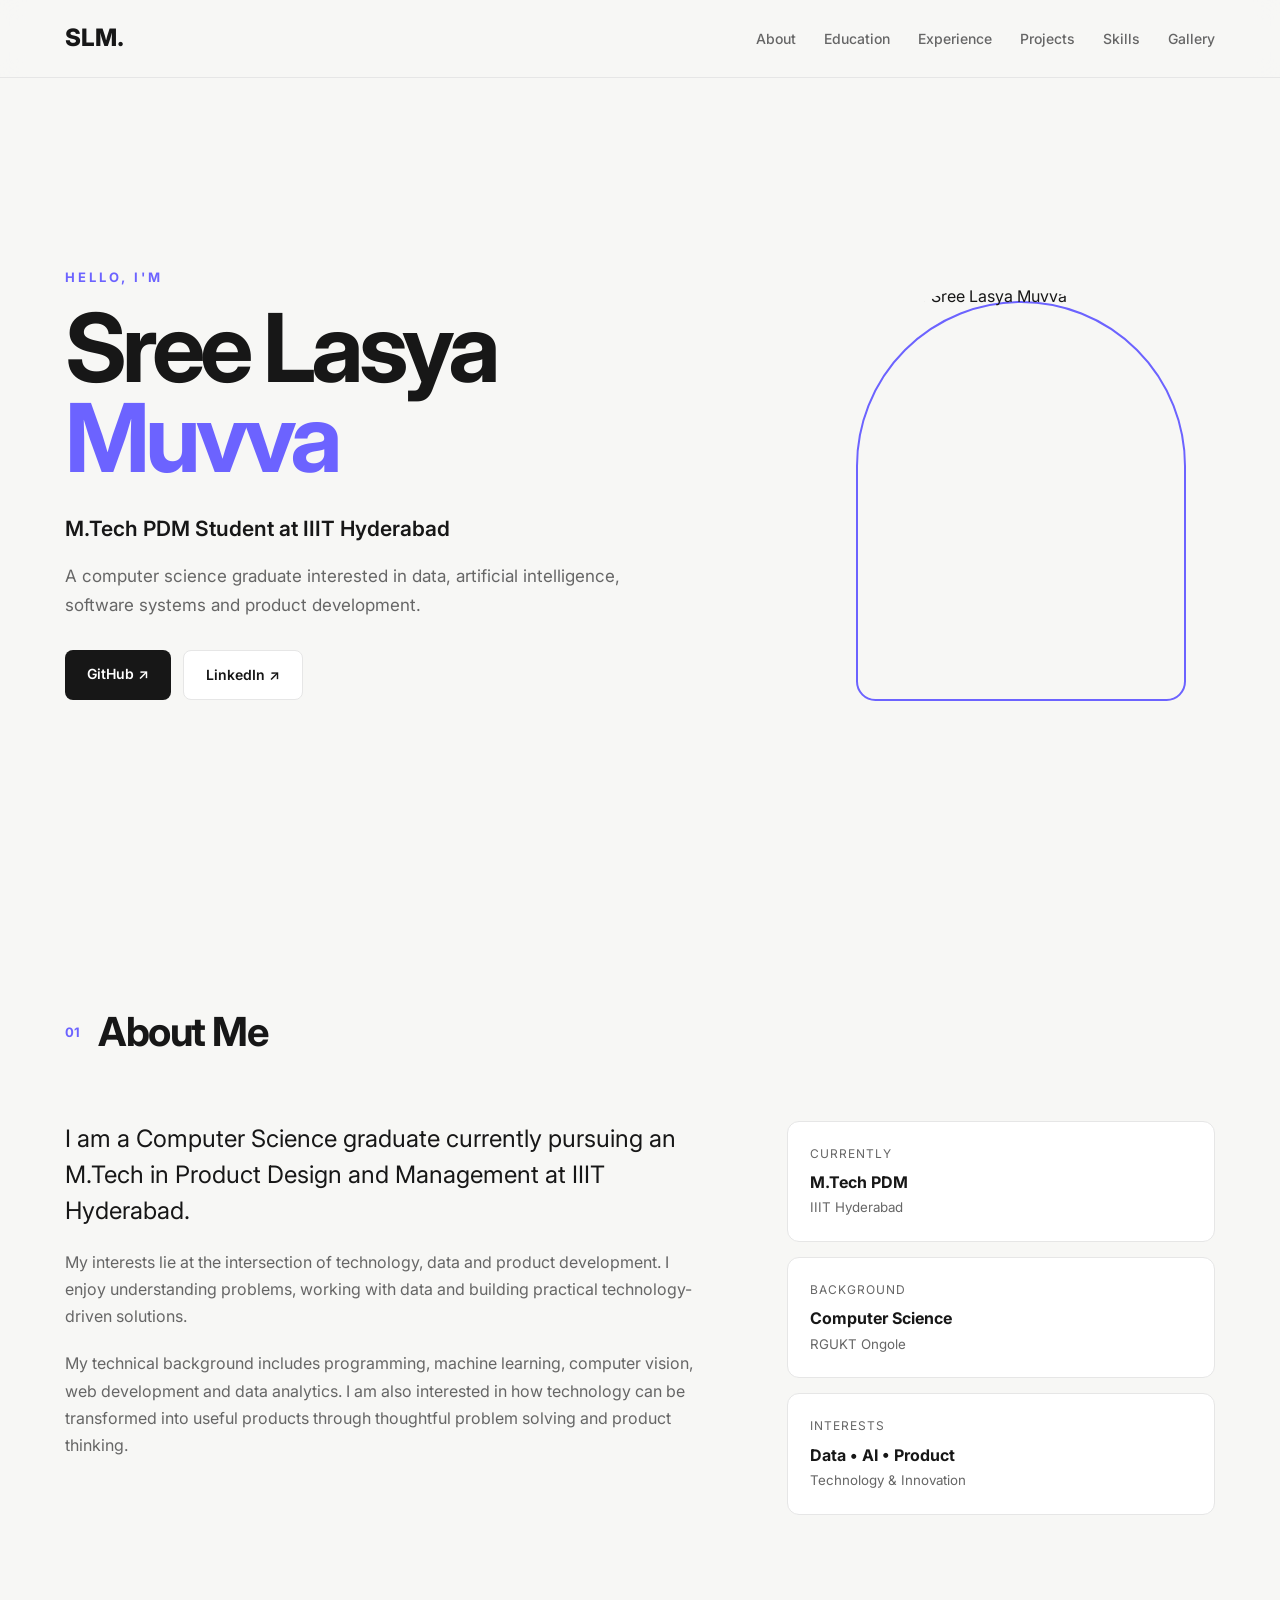
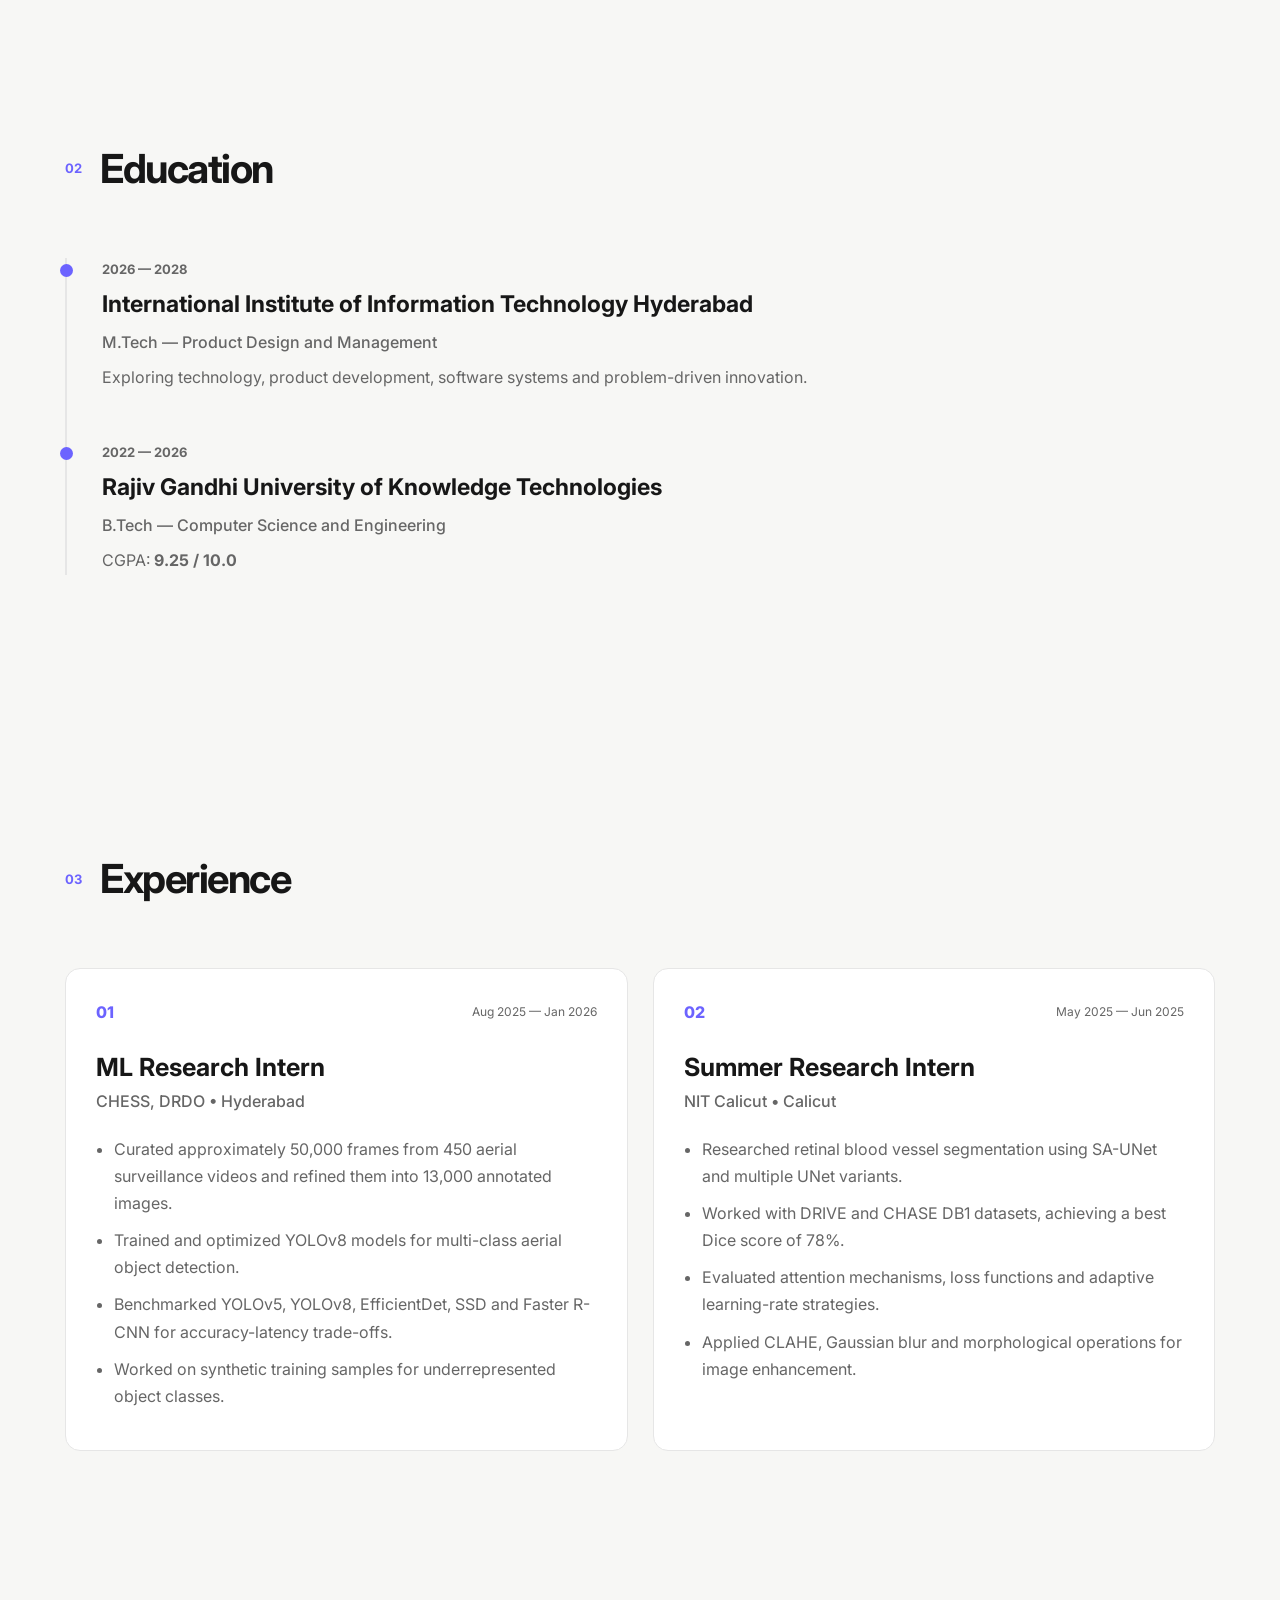
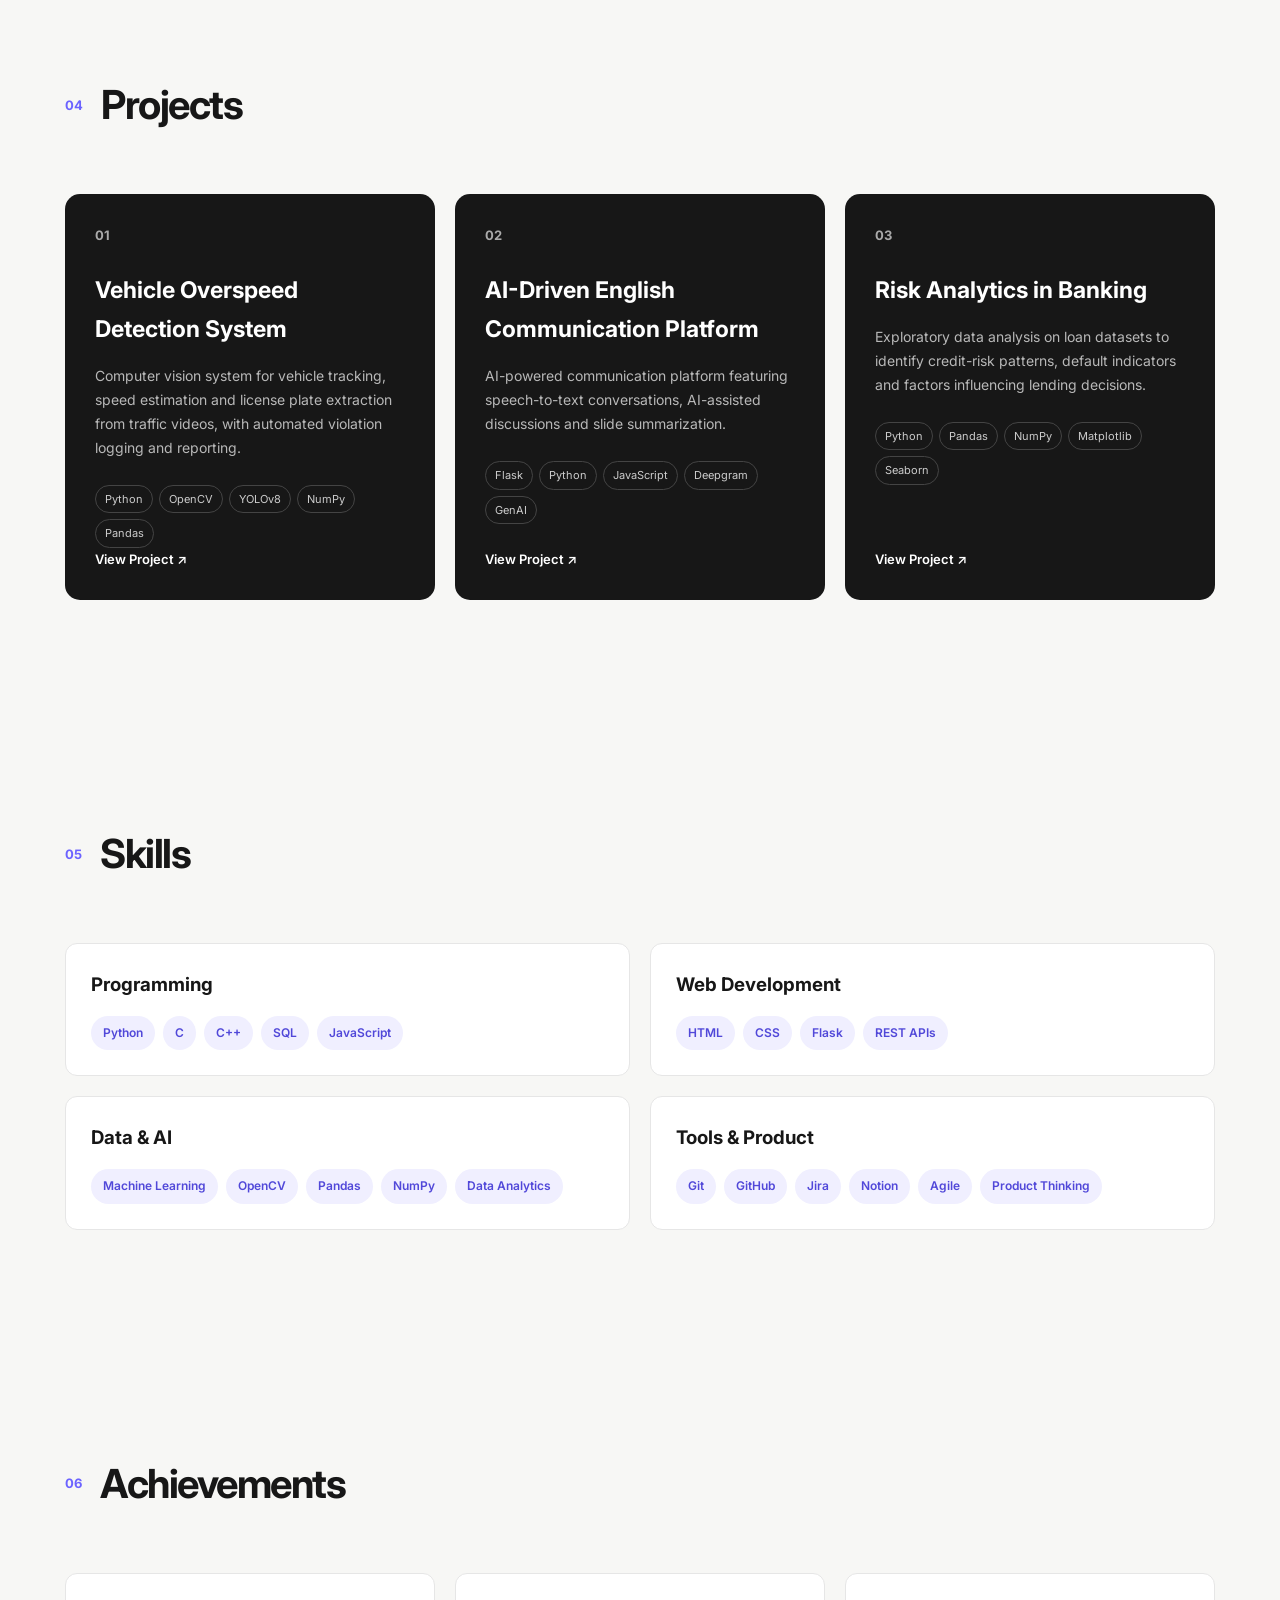
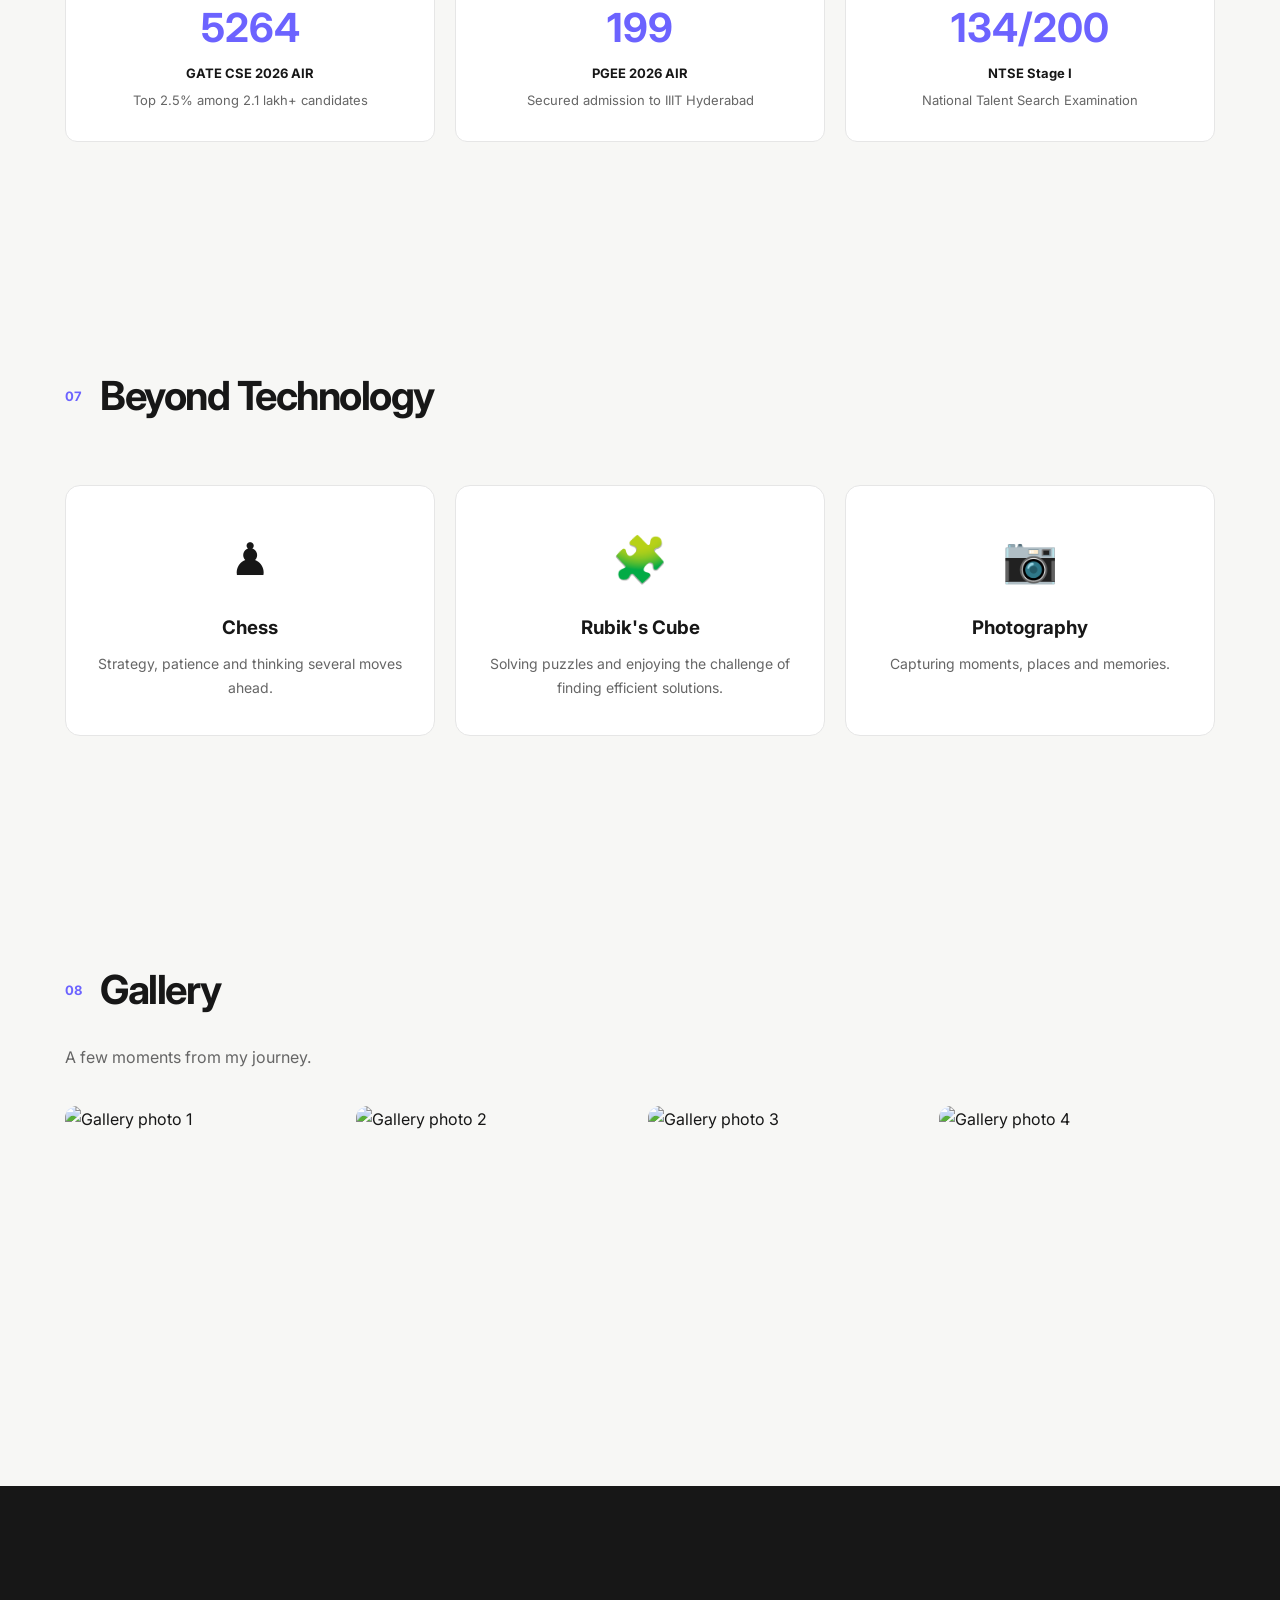
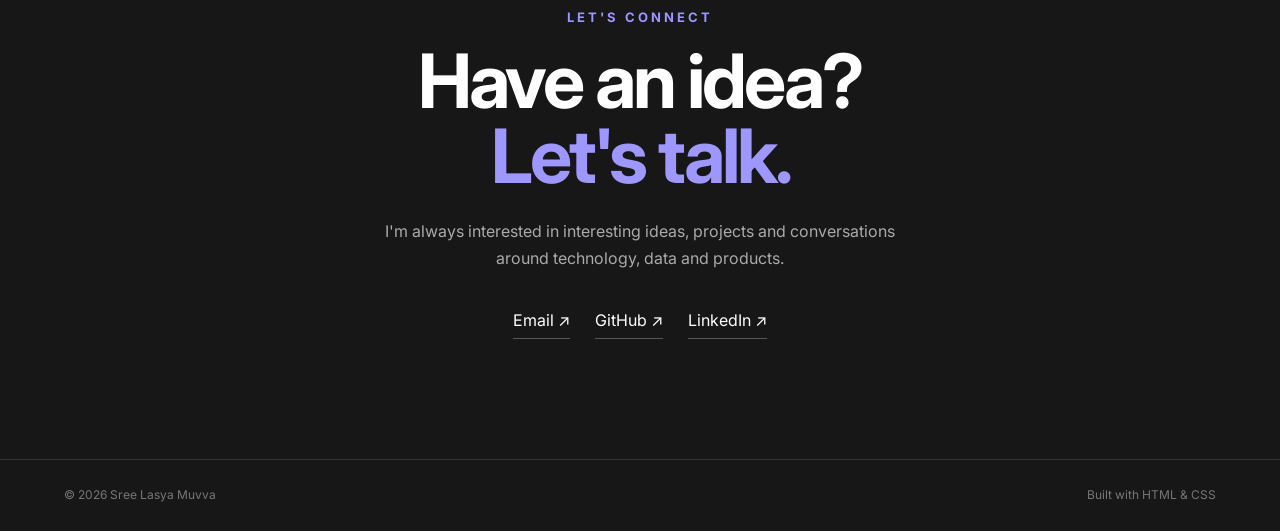
==== index.html @ 93916306 "html and css added intially" ====
<!DOCTYPE html>
<html lang="en">

<head>
    <meta charset="UTF-8">
    <meta name="viewport" content="width=device-width, initial-scale=1.0">

    <title>Sree Lasya Muvva | Portfolio</title>

    <link rel="stylesheet" href="style.css">

    <!-- Google Font -->
    <link rel="preconnect" href="https://fonts.googleapis.com">
    <link rel="preconnect" href="https://fonts.gstatic.com" crossorigin>
    <link href="https://fonts.googleapis.com/css2?family=Inter:wght@300;400;500;600;700;800&display=swap"
        rel="stylesheet">
</head>

<body>

    <!-- ================= NAVIGATION ================= -->

    <header class="navbar">

        <div class="nav-container">

            <a href="#home" class="logo">SLM.</a>

            <nav>
                <a href="#about">About</a>
                <a href="#education">Education</a>
                <a href="#experience">Experience</a>
                <a href="#projects">Projects</a>
                <a href="#skills">Skills</a>
                <a href="#gallery">Gallery</a>
            </nav>

        </div>

    </header>


    <main>

        <!-- ================= HERO ================= -->

        <section id="home" class="hero">

            <div class="hero-content">

                <p class="eyebrow">HELLO, I'M</p>

                <h1>
                    Sree Lasya<br>
                    <span>Muvva</span>
                </h1>

                <p class="hero-subtitle">
                    M.Tech PDM Student at IIIT Hyderabad
                </p>

                <p class="hero-description">
                    A computer science graduate interested in
                    data, artificial intelligence, software systems
                    and product development.
                </p>

                <div class="hero-buttons">

                    <!-- CHANGE THESE TWO LINKS -->
                    <a href="YOUR_GITHUB_URL" target="_blank" class="button primary">
                        GitHub ↗
                    </a>

                    <a href="YOUR_LINKEDIN_URL" target="_blank" class="button secondary">
                        LinkedIn ↗
                    </a>

                </div>

            </div>


            <div class="hero-image">

                <!-- CHANGE profile.jpg with your actual image if required -->
                <img src="C:\Users\sreel\Pictures\mySomewhatprofessionalpicture.jpeg" alt="Portrait of Sree Lasya Muvva">

                <div class="image-decoration"></div>

            </div>

        </section>


        <!-- ================= ABOUT ================= -->

        <section id="about" class="section">

            <div class="section-heading">
                <span>01</span>
                <h2>About Me</h2>
            </div>

            <div class="about-grid">

                <div class="about-main">

                    <p class="large-text">
                        I am a Computer Science graduate currently pursuing
                        an M.Tech in Product Design and Management at
                        IIIT Hyderabad.
                    </p>

                    <p>
                        My interests lie at the intersection of technology,
                        data and product development. I enjoy understanding
                        problems, working with data and building practical
                        technology-driven solutions.
                    </p>

                    <p>
                        My technical background includes programming,
                        machine learning, computer vision, web development
                        and data analytics. I am also interested in how
                        technology can be transformed into useful products
                        through thoughtful problem solving and product thinking.
                    </p>

                </div>


                <div class="about-facts">

                    <div class="fact-card">
                        <span>Currently</span>
                        <strong>M.Tech PDM</strong>
                        <small>IIIT Hyderabad</small>
                    </div>

                    <div class="fact-card">
                        <span>Background</span>
                        <strong>Computer Science</strong>
                        <small>RGUKT Ongole</small>
                    </div>

                    <div class="fact-card">
                        <span>Interests</span>
                        <strong>Data • AI • Product</strong>
                        <small>Technology & Innovation</small>
                    </div>

                </div>

            </div>

        </section>


        <!-- ================= EDUCATION ================= -->

        <section id="education" class="section">

            <div class="section-heading">
                <span>02</span>
                <h2>Education</h2>
            </div>


            <div class="timeline">

                <div class="timeline-item">

                    <div class="timeline-dot"></div>

                    <div class="timeline-content">

                        <p class="timeline-date">2026 — 2028</p>

                        <h3>International Institute of Information Technology Hyderabad</h3>

                        <h4>M.Tech — Product Design and Management</h4>

                        <p>
                            Exploring technology, product development,
                            software systems and problem-driven innovation.
                        </p>

                    </div>

                </div>


                <div class="timeline-item">

                    <div class="timeline-dot"></div>

                    <div class="timeline-content">

                        <p class="timeline-date">2022 — 2026</p>

                        <h3>Rajiv Gandhi University of Knowledge Technologies</h3>

                        <h4>B.Tech — Computer Science and Engineering</h4>

                        <p>
                            CGPA: <strong>9.25 / 10.0</strong>
                        </p>

                    </div>

                </div>

            </div>

        </section>


        <!-- ================= EXPERIENCE ================= -->

        <section id="experience" class="section">

            <div class="section-heading">
                <span>03</span>
                <h2>Experience</h2>
            </div>


            <div class="experience-grid">

                <!-- DRDO -->

                <article class="experience-card">

                    <div class="card-top">

                        <span class="card-number">01</span>

                        <span class="date">
                            Aug 2025 — Jan 2026
                        </span>

                    </div>

                    <h3>ML Research Intern</h3>

                    <h4>CHESS, DRDO • Hyderabad</h4>

                    <ul>

                        <li>
                            Curated approximately 50,000 frames from
                            450 aerial surveillance videos and refined
                            them into 13,000 annotated images.
                        </li>

                        <li>
                            Trained and optimized YOLOv8 models for
                            multi-class aerial object detection.
                        </li>

                        <li>
                            Benchmarked YOLOv5, YOLOv8, EfficientDet,
                            SSD and Faster R-CNN for accuracy-latency
                            trade-offs.
                        </li>

                        <li>
                            Worked on synthetic training samples for
                            underrepresented object classes.
                        </li>

                    </ul>

                </article>


                <!-- NITC -->

                <article class="experience-card">

                    <div class="card-top">

                        <span class="card-number">02</span>

                        <span class="date">
                            May 2025 — Jun 2025
                        </span>

                    </div>

                    <h3>Summer Research Intern</h3>

                    <h4>NIT Calicut • Calicut</h4>

                    <ul>

                        <li>
                            Researched retinal blood vessel segmentation
                            using SA-UNet and multiple UNet variants.
                        </li>

                        <li>
                            Worked with DRIVE and CHASE DB1 datasets,
                            achieving a best Dice score of 78%.
                        </li>

                        <li>
                            Evaluated attention mechanisms, loss functions
                            and adaptive learning-rate strategies.
                        </li>

                        <li>
                            Applied CLAHE, Gaussian blur and morphological
                            operations for image enhancement.
                        </li>

                    </ul>

                </article>

            </div>

        </section>


        <!-- ================= PROJECTS ================= -->

        <section id="projects" class="section">

            <div class="section-heading">
                <span>04</span>
                <h2>Projects</h2>
            </div>


            <div class="project-grid">

                <article class="project-card">

                    <span class="project-number">01</span>

                    <h3>Vehicle Overspeed Detection System</h3>

                    <p>
                        Computer vision system for vehicle tracking,
                        speed estimation and license plate extraction
                        from traffic videos, with automated violation
                        logging and reporting.
                    </p>

                    <div class="tags">
                        <span>Python</span>
                        <span>OpenCV</span>
                        <span>YOLOv8</span>
                        <span>NumPy</span>
                        <span>Pandas</span>
                    </div>

                    <!-- Replace with your actual GitHub project URL -->
                    <a href="https://github.com/sreelasyamuvva/Vehicle-overspeed-detection-system" target="_blank" class="project-link">
                        View Project ↗
                    </a>

                </article>


                <article class="project-card">

                    <span class="project-number">02</span>

                    <h3>AI-Driven English Communication Platform</h3>

                    <p>
                        AI-powered communication platform featuring
                        speech-to-text conversations, AI-assisted
                        discussions and slide summarization.
                    </p>

                    <div class="tags">
                        <span>Flask</span>
                        <span>Python</span>
                        <span>JavaScript</span>
                        <span>Deepgram</span>
                        <span>GenAI</span>
                    </div>

                    <a href="https://github.com/sreelasyamuvva/AI-ProJ" target="_blank" class="project-link">
                        View Project ↗
                    </a>

                </article>


                <article class="project-card">

                    <span class="project-number">03</span>

                    <h3>Risk Analytics in Banking</h3>

                    <p>
                        Exploratory data analysis on loan datasets
                        to identify credit-risk patterns, default
                        indicators and factors influencing lending
                        decisions.
                    </p>

                    <div class="tags">
                        <span>Python</span>
                        <span>Pandas</span>
                        <span>NumPy</span>
                        <span>Matplotlib</span>
                        <span>Seaborn</span>
                    </div>

                    <a href="https://github.com/sreelasyamuvva/EDA-Risk-Analytics-Banking" target="_blank" class="project-link">
                        View Project ↗
                    </a>

                </article>

            </div>

        </section>


        <!-- ================= SKILLS ================= -->

        <section id="skills" class="section">

            <div class="section-heading">
                <span>05</span>
                <h2>Skills</h2>
            </div>


            <div class="skills-grid">

                <div class="skill-category">

                    <h3>Programming</h3>

                    <div class="skill-list">
                        <span>Python</span>
                        <span>C</span>
                        <span>C++</span>
                        <span>SQL</span>
                        <span>JavaScript</span>
                    </div>

                </div>


                <div class="skill-category">

                    <h3>Web Development</h3>

                    <div class="skill-list">
                        <span>HTML</span>
                        <span>CSS</span>
                        <span>Flask</span>
                        <span>REST APIs</span>
                    </div>

                </div>


                <div class="skill-category">

                    <h3>Data & AI</h3>

                    <div class="skill-list">
                        <span>Machine Learning</span>
                        <span>OpenCV</span>
                        <span>Pandas</span>
                        <span>NumPy</span>
                        <span>Data Analytics</span>
                    </div>

                </div>


                <div class="skill-category">

                    <h3>Tools & Product</h3>

                    <div class="skill-list">
                        <span>Git</span>
                        <span>GitHub</span>
                        <span>Jira</span>
                        <span>Notion</span>
                        <span>Agile</span>
                        <span>Product Thinking</span>
                    </div>

                </div>

            </div>

        </section>


        <!-- ================= ACHIEVEMENTS ================= -->

        <section class="section">

            <div class="section-heading">
                <span>06</span>
                <h2>Achievements</h2>
            </div>


            <div class="achievement-grid">

                <div class="achievement-card">

                    <strong>5264</strong>

                    <span>GATE CSE 2026 AIR</span>

                    <p>
                        Top 2.5% among 2.1 lakh+ candidates
                    </p>

                </div>


                <div class="achievement-card">

                    <strong>199</strong>

                    <span>PGEE 2026 AIR</span>

                    <p>
                        Secured admission to IIIT Hyderabad
                    </p>

                </div>


                <div class="achievement-card">

                    <strong>134/200</strong>

                    <span>NTSE Stage I</span>

                    <p>
                        National Talent Search Examination
                    </p>

                </div>

            </div>

        </section>


        <!-- ================= HOBBIES ================= -->

        <section class="section hobbies-section">

            <div class="section-heading">
                <span>07</span>
                <h2>Beyond Technology</h2>
            </div>


            <div class="hobbies">

                <div class="hobby">
                    <div class="hobby-icon">♟</div>
                    <h3>Chess</h3>
                    <p>
                        Strategy, patience and thinking several moves ahead.
                    </p>
                </div>


                <div class="hobby">
                    <div class="hobby-icon">🧩</div>
                    <h3>Rubik's Cube</h3>
                    <p>
                        Solving puzzles and enjoying the challenge of
                        finding efficient solutions.
                    </p>
                </div>


                <div class="hobby">
                    <div class="hobby-icon">📷</div>
                    <h3>Photography</h3>
                    <p>
                        Capturing moments, places and memories.
                    </p>
                </div>

            </div>

        </section>


        <!-- ================= GALLERY ================= -->

        <section id="gallery" class="section">

            <div class="section-heading">
                <span>08</span>
                <h2>Gallery</h2>
            </div>

            <p class="section-intro">
                A few moments from my journey.
            </p>


            <div class="gallery">

                <!-- Replace these images with your own photos -->

                <img src="C:\Users\sreel\Pictures\photo1.jpeg" alt="Gallery photo 1">

                <img src="C:\Users\sreel\Pictures\photo2.jpeg" alt="Gallery photo 2">

                <img src="C:\Users\sreel\Pictures\photo3.jpeg" alt="Gallery photo 3">

                <img src="C:\Users\sreel\Pictures\photo4.jpeg" alt="Gallery photo 4">

            </div>

        </section>


        <!-- ================= CONTACT ================= -->

        <section class="contact-section">

            <p class="eyebrow">LET'S CONNECT</p>

            <h2>
                Have an idea?<br>
                <span>Let's talk.</span>
            </h2>

            <p>
                I'm always interested in interesting ideas,
                projects and conversations around technology,
                data and products.
            </p>


            <div class="contact-links">

                <a href="mailto:sreelasyamuvva2005@gmail.com">
                    Email ↗
                </a>

                <a href="https://github.com/sreelasyamuvva" target="_blank">
                    GitHub ↗
                </a>

                <a href="www.linkedin.com/in/sreelasya-m-a95834213" target="_blank">
                    LinkedIn ↗
                </a>

            </div>

        </section>

    </main>


    <!-- ================= FOOTER ================= -->

    <footer>

        <p>
            © 2026 Sree Lasya Muvva
        </p>

        <p>
            Built with HTML & CSS
        </p>

    </footer>

</body>

</html>
---- style.css ----
/* =====================================================
   GLOBAL
===================================================== */

* {
    margin: 0;
    padding: 0;
    box-sizing: border-box;
}

html {
    scroll-behavior: smooth;
}

:root {
    --background: #f7f7f5;
    --surface: #ffffff;
    --text: #171717;
    --muted: #666666;
    --accent: #6c63ff;
    --accent-dark: #5148d9;
    --border: #e6e6e6;
    --dark: #171717;
}

body {
    font-family: "Inter", sans-serif;
    background: var(--background);
    color: var(--text);
    line-height: 1.7;
}


/* =====================================================
   NAVIGATION
===================================================== */

.navbar {
    position: sticky;
    top: 0;
    z-index: 1000;

    background: rgba(247, 247, 245, 0.9);
    backdrop-filter: blur(12px);

    border-bottom: 1px solid var(--border);
}

.nav-container {
    width: min(1150px, 90%);
    margin: auto;

    display: flex;
    justify-content: space-between;
    align-items: center;

    padding: 18px 0;
}

.logo {
    font-size: 24px;
    font-weight: 800;
    color: var(--text);
    text-decoration: none;
}

nav {
    display: flex;
    gap: 28px;
}

nav a {
    color: var(--muted);
    text-decoration: none;
    font-size: 14px;
    font-weight: 500;

    transition: 0.3s;
}

nav a:hover {
    color: var(--accent);
}


/* =====================================================
   HERO
===================================================== */

.hero {
    width: min(1150px, 90%);
    min-height: 90vh;

    margin: auto;

    display: grid;
    grid-template-columns: 1.2fr 0.8fr;

    align-items: center;
    gap: 80px;
}

.eyebrow {
    color: var(--accent);
    font-size: 13px;
    font-weight: 700;
    letter-spacing: 3px;

    margin-bottom: 15px;
}

.hero h1 {
    font-size: clamp(55px, 8vw, 95px);
    line-height: 0.95;
    letter-spacing: -5px;
}

.hero h1 span {
    color: var(--accent);
}

.hero-subtitle {
    margin-top: 28px;

    font-size: 21px;
    font-weight: 600;
}

.hero-description {
    max-width: 570px;

    margin-top: 15px;

    color: var(--muted);
    font-size: 17px;
}

.hero-buttons {
    display: flex;
    gap: 12px;
    margin-top: 30px;
}

.button {
    padding: 12px 22px;

    border-radius: 8px;

    text-decoration: none;

    font-size: 14px;
    font-weight: 600;

    transition: 0.3s;
}

.button.primary {
    background: var(--dark);
    color: white;
}

.button.primary:hover {
    background: var(--accent);
    transform: translateY(-2px);
}

.button.secondary {
    border: 1px solid var(--border);
    color: var(--text);
    background: white;
}

.button.secondary:hover {
    border-color: var(--accent);
    color: var(--accent);
}


/* =====================================================
   HERO IMAGE
===================================================== */

.hero-image {
    position: relative;

    display: flex;
    justify-content: center;
}

.hero-image img {
    width: 330px;
    height: 400px;

    object-fit: cover;

    border-radius: 170px 170px 20px 20px;

    position: relative;
    z-index: 2;

    filter: grayscale(10%);
}

.image-decoration {
    position: absolute;

    width: 330px;
    height: 400px;

    border: 2px solid var(--accent);

    border-radius: 170px 170px 20px 20px;

    top: 18px;
    left: calc(50% - 145px);

    z-index: 1;
}


/* =====================================================
   GENERAL SECTION
===================================================== */

.section {
    width: min(1150px, 90%);
    margin: auto;

    padding: 110px 0;
}

.section-heading {
    display: flex;
    align-items: center;
    gap: 18px;

    margin-bottom: 55px;
}

.section-heading span {
    color: var(--accent);
    font-size: 13px;
    font-weight: 700;
}

.section-heading h2 {
    font-size: 40px;
    letter-spacing: -1.5px;
}

.section-intro {
    color: var(--muted);
    margin-top: -35px;
    margin-bottom: 35px;
}


/* =====================================================
   ABOUT
===================================================== */

.about-grid {
    display: grid;
    grid-template-columns: 1.5fr 1fr;

    gap: 80px;
}

.about-main p {
    color: var(--muted);
    margin-bottom: 20px;
}

.about-main .large-text {
    color: var(--text);

    font-size: 24px;
    line-height: 1.5;
}

.about-facts {
    display: flex;
    flex-direction: column;
    gap: 15px;
}

.fact-card {
    background: var(--surface);

    border: 1px solid var(--border);
    border-radius: 12px;

    padding: 22px;

    display: flex;
    flex-direction: column;

    transition: 0.3s;
}

.fact-card:hover {
    transform: translateX(5px);
    border-color: var(--accent);
}

.fact-card span {
    color: var(--muted);
    font-size: 12px;
    text-transform: uppercase;
    letter-spacing: 1px;
}

.fact-card strong {
    margin-top: 5px;
}

.fact-card small {
    color: var(--muted);
}


/* =====================================================
   EDUCATION TIMELINE
===================================================== */

.timeline {
    position: relative;

    border-left: 2px solid var(--border);

    padding-left: 35px;
}

.timeline-item {
    position: relative;
    margin-bottom: 50px;
}

.timeline-dot {
    position: absolute;

    width: 13px;
    height: 13px;

    background: var(--accent);

    border-radius: 50%;

    left: -42px;
    top: 6px;
}

.timeline-date {
    color: var(--accent);

    font-size: 13px;
    font-weight: 700;
}

.timeline-content h3 {
    font-size: 23px;
    margin: 5px 0;
}

.timeline-content h4 {
    color: var(--muted);
    font-weight: 500;
}

.timeline-content p {
    color: var(--muted);
    margin-top: 8px;
}


/* =====================================================
   EXPERIENCE
===================================================== */

.experience-grid {
    display: grid;
    grid-template-columns: repeat(2, 1fr);
    gap: 25px;
}

.experience-card {
    background: var(--surface);

    border: 1px solid var(--border);

    border-radius: 15px;

    padding: 30px;

    transition: 0.3s;
}

.experience-card:hover {
    transform: translateY(-5px);

    border-color: var(--accent);

    box-shadow: 0 15px 40px rgba(0, 0, 0, 0.07);
}

.card-top {
    display: flex;
    justify-content: space-between;
    align-items: center;

    margin-bottom: 20px;
}

.card-number {
    color: var(--accent);
    font-weight: 800;
}

.date {
    color: var(--muted);
    font-size: 12px;
}

.experience-card h3 {
    font-size: 25px;
}

.experience-card h4 {
    color: var(--muted);
    font-weight: 500;

    margin-bottom: 20px;
}

.experience-card li {
    color: var(--muted);
    margin-left: 18px;
    margin-bottom: 10px;
}


/* =====================================================
   PROJECTS
===================================================== */

.project-grid {
    display: grid;
    grid-template-columns: repeat(3, 1fr);
    gap: 20px;
}

.project-card {
    background: var(--dark);
    color: white;

    border-radius: 15px;

    padding: 30px;

    display: flex;
    flex-direction: column;

    min-height: 390px;

    transition: 0.3s;
}

.project-card:hover {
    transform: translateY(-7px);
}

.project-number {
    color: #aaa;
    font-size: 13px;
    font-weight: 700;
}

.project-card h3 {
    font-size: 23px;
    margin-top: 25px;
}

.project-card p {
    color: #b8b8b8;
    font-size: 14px;

    margin: 15px 0 25px;
}

.tags {
    display: flex;
    flex-wrap: wrap;
    gap: 6px;
}

.tags span {
    border: 1px solid #444;

    border-radius: 50px;

    padding: 4px 9px;

    color: #ccc;

    font-size: 11px;
}

.project-link {
    margin-top: auto;

    color: white;
    text-decoration: none;

    font-size: 13px;
    font-weight: 600;
}

.project-link:hover {
    color: #aaa;
}


/* =====================================================
   SKILLS
===================================================== */

.skills-grid {
    display: grid;
    grid-template-columns: repeat(2, 1fr);
    gap: 20px;
}

.skill-category {
    background: white;

    border: 1px solid var(--border);
    border-radius: 12px;

    padding: 25px;
}

.skill-category h3 {
    margin-bottom: 15px;
}

.skill-list {
    display: flex;
    flex-wrap: wrap;
    gap: 8px;
}

.skill-list span {
    background: #f0efff;
    color: var(--accent-dark);

    padding: 7px 12px;

    border-radius: 50px;

    font-size: 12px;
    font-weight: 600;
}


/* =====================================================
   ACHIEVEMENTS
===================================================== */

.achievement-grid {
    display: grid;
    grid-template-columns: repeat(3, 1fr);
    gap: 20px;
}

.achievement-card {
    background: var(--surface);

    border: 1px solid var(--border);

    padding: 30px;

    border-radius: 12px;

    text-align: center;
}

.achievement-card strong {
    display: block;

    font-size: 40px;
    color: var(--accent);

    line-height: 1.2;
}

.achievement-card span {
    display: block;

    font-size: 13px;
    font-weight: 700;

    margin-top: 10px;
}

.achievement-card p {
    color: var(--muted);
    font-size: 13px;

    margin-top: 5px;
}


/* =====================================================
   HOBBIES
===================================================== */

.hobbies {
    display: grid;
    grid-template-columns: repeat(3, 1fr);
    gap: 20px;
}

.hobby {
    text-align: center;

    background: white;

    border: 1px solid var(--border);

    border-radius: 15px;

    padding: 35px 25px;

    transition: 0.3s;
}

.hobby:hover {
    transform: translateY(-5px);
    border-color: var(--accent);
}

.hobby-icon {
    font-size: 45px;
    margin-bottom: 15px;
}

.hobby h3 {
    margin-bottom: 8px;
}

.hobby p {
    color: var(--muted);
    font-size: 14px;
}


/* =====================================================
   GALLERY
===================================================== */

.gallery {
    display: grid;

    grid-template-columns: repeat(4, 1fr);

    gap: 15px;
}

.gallery img {
    width: 100%;
    height: 270px;

    object-fit: cover;

    border-radius: 12px;

    transition: 0.4s;
}

.gallery img:hover {
    transform: scale(1.03);
}


/* =====================================================
   CONTACT
===================================================== */

.contact-section {
    background: var(--dark);
    color: white;

    text-align: center;

    padding: 120px 20px;
}

.contact-section .eyebrow {
    color: #9d97ff;
}

.contact-section h2 {
    font-size: clamp(45px, 7vw, 75px);
    line-height: 1;

    letter-spacing: -3px;
}

.contact-section h2 span {
    color: #9d97ff;
}

.contact-section > p:not(.eyebrow) {
    max-width: 550px;

    margin: 25px auto;

    color: #aaa;
}

.contact-links {
    display: flex;
    justify-content: center;
    gap: 25px;

    margin-top: 35px;
}

.contact-links a {
    color: white;
    text-decoration: none;

    border-bottom: 1px solid #555;

    padding-bottom: 4px;

    transition: 0.3s;
}

.contact-links a:hover {
    color: #9d97ff;
    border-color: #9d97ff;
}


/* =====================================================
   FOOTER
===================================================== */

footer {
    background: var(--dark);
    color: #777;

    border-top: 1px solid #333;

    padding: 25px 5%;

    display: flex;
    justify-content: space-between;

    font-size: 12px;
}


/* =====================================================
   RESPONSIVE DESIGN
===================================================== */

@media (max-width: 900px) {

    nav {
        display: none;
    }

    .hero {
        grid-template-columns: 1fr;
        text-align: center;

        padding: 80px 0;
    }

    .hero-description {
        margin-left: auto;
        margin-right: auto;
    }

    .hero-buttons {
        justify-content: center;
    }

    .hero-image {
        order: -1;
    }

    .about-grid {
        grid-template-columns: 1fr;
    }

    .experience-grid {
        grid-template-columns: 1fr;
    }

    .project-grid {
        grid-template-columns: 1fr;
    }

    .skills-grid {
        grid-template-columns: 1fr;
    }

    .achievement-grid {
        grid-template-columns: 1fr;
    }

    .hobbies {
        grid-template-columns: 1fr;
    }

    .gallery {
        grid-template-columns: repeat(2, 1fr);
    }

}


@media (max-width: 550px) {

    .hero h1 {
        letter-spacing: -3px;
    }

    .section {
        padding: 70px 0;
    }

    .hero-image img,
    .image-decoration {
        width: 260px;
        height: 320px;
    }

    .image-decoration {
        left: calc(50% - 120px);
    }

    .gallery {
        grid-template-columns: 1fr;
    }

    .gallery img {
        height: 300px;
    }

    footer {
        flex-direction: column;
        gap: 5px;
    }

}
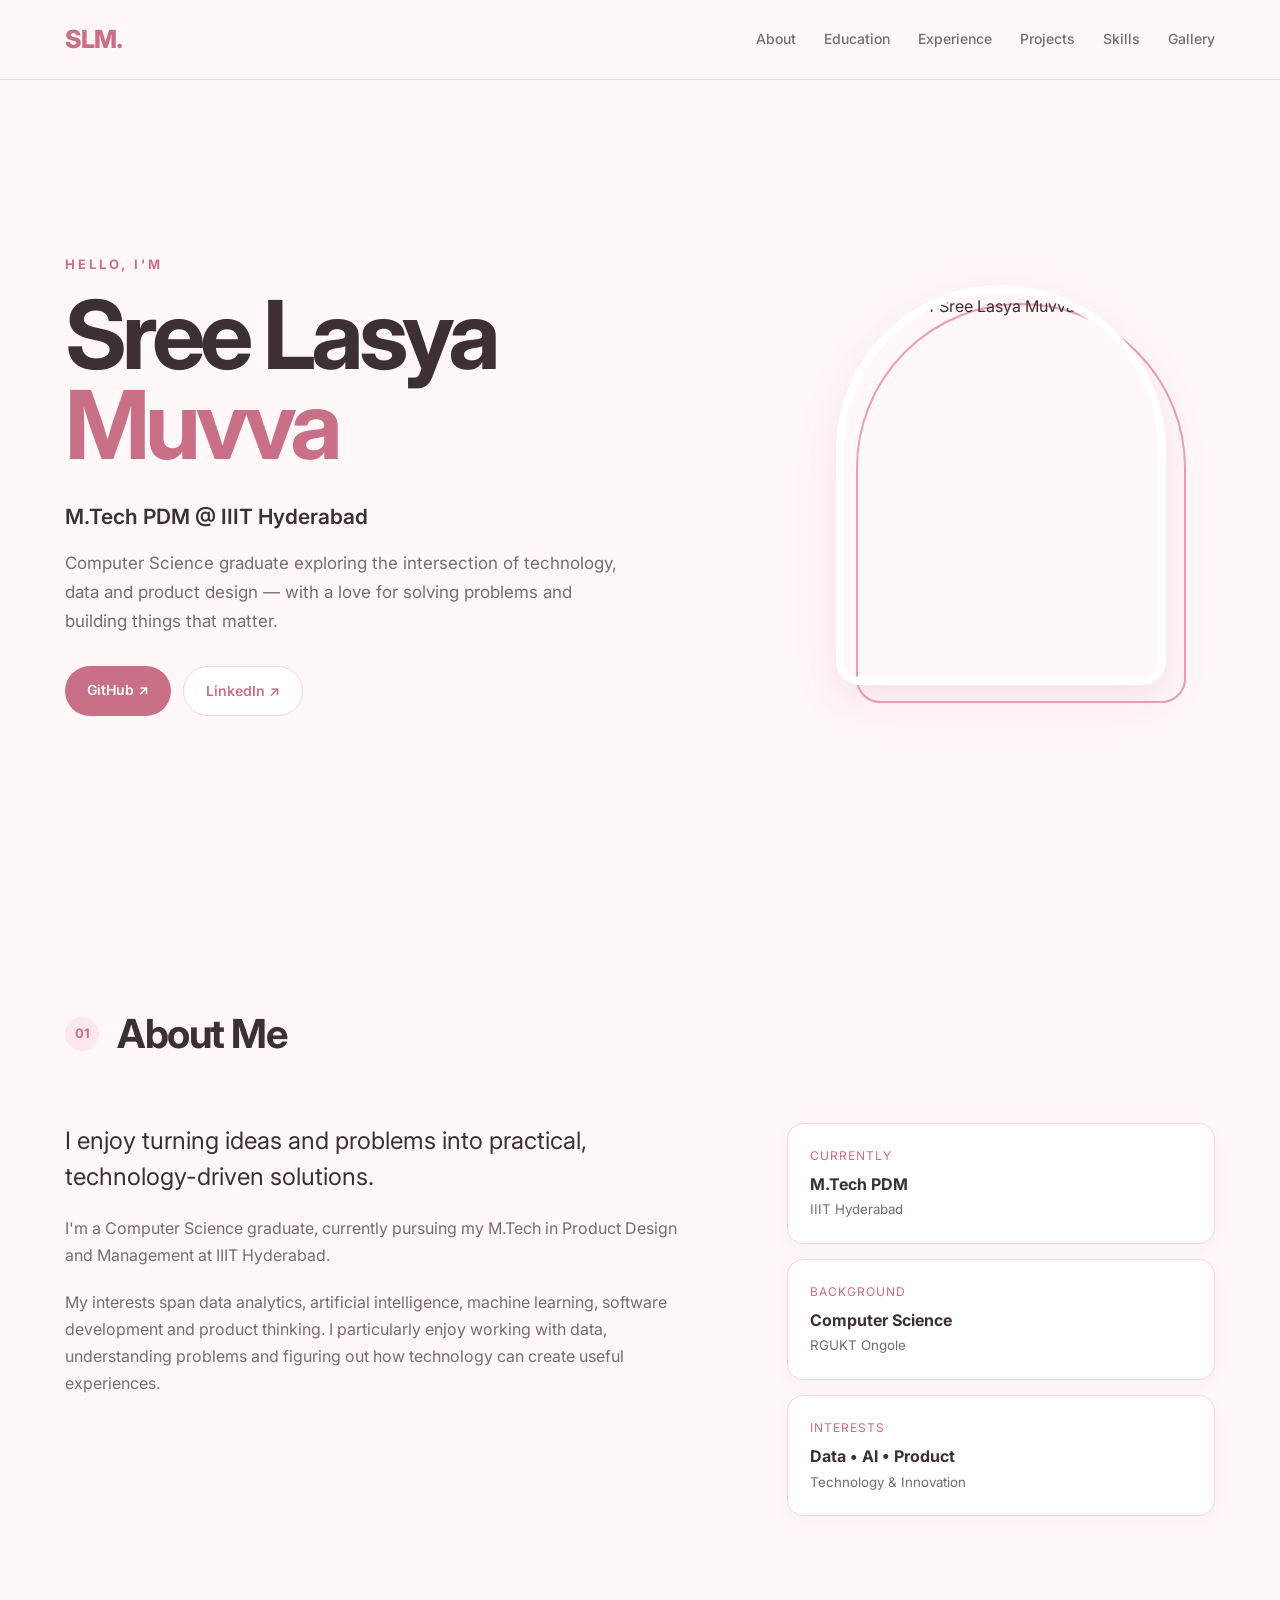
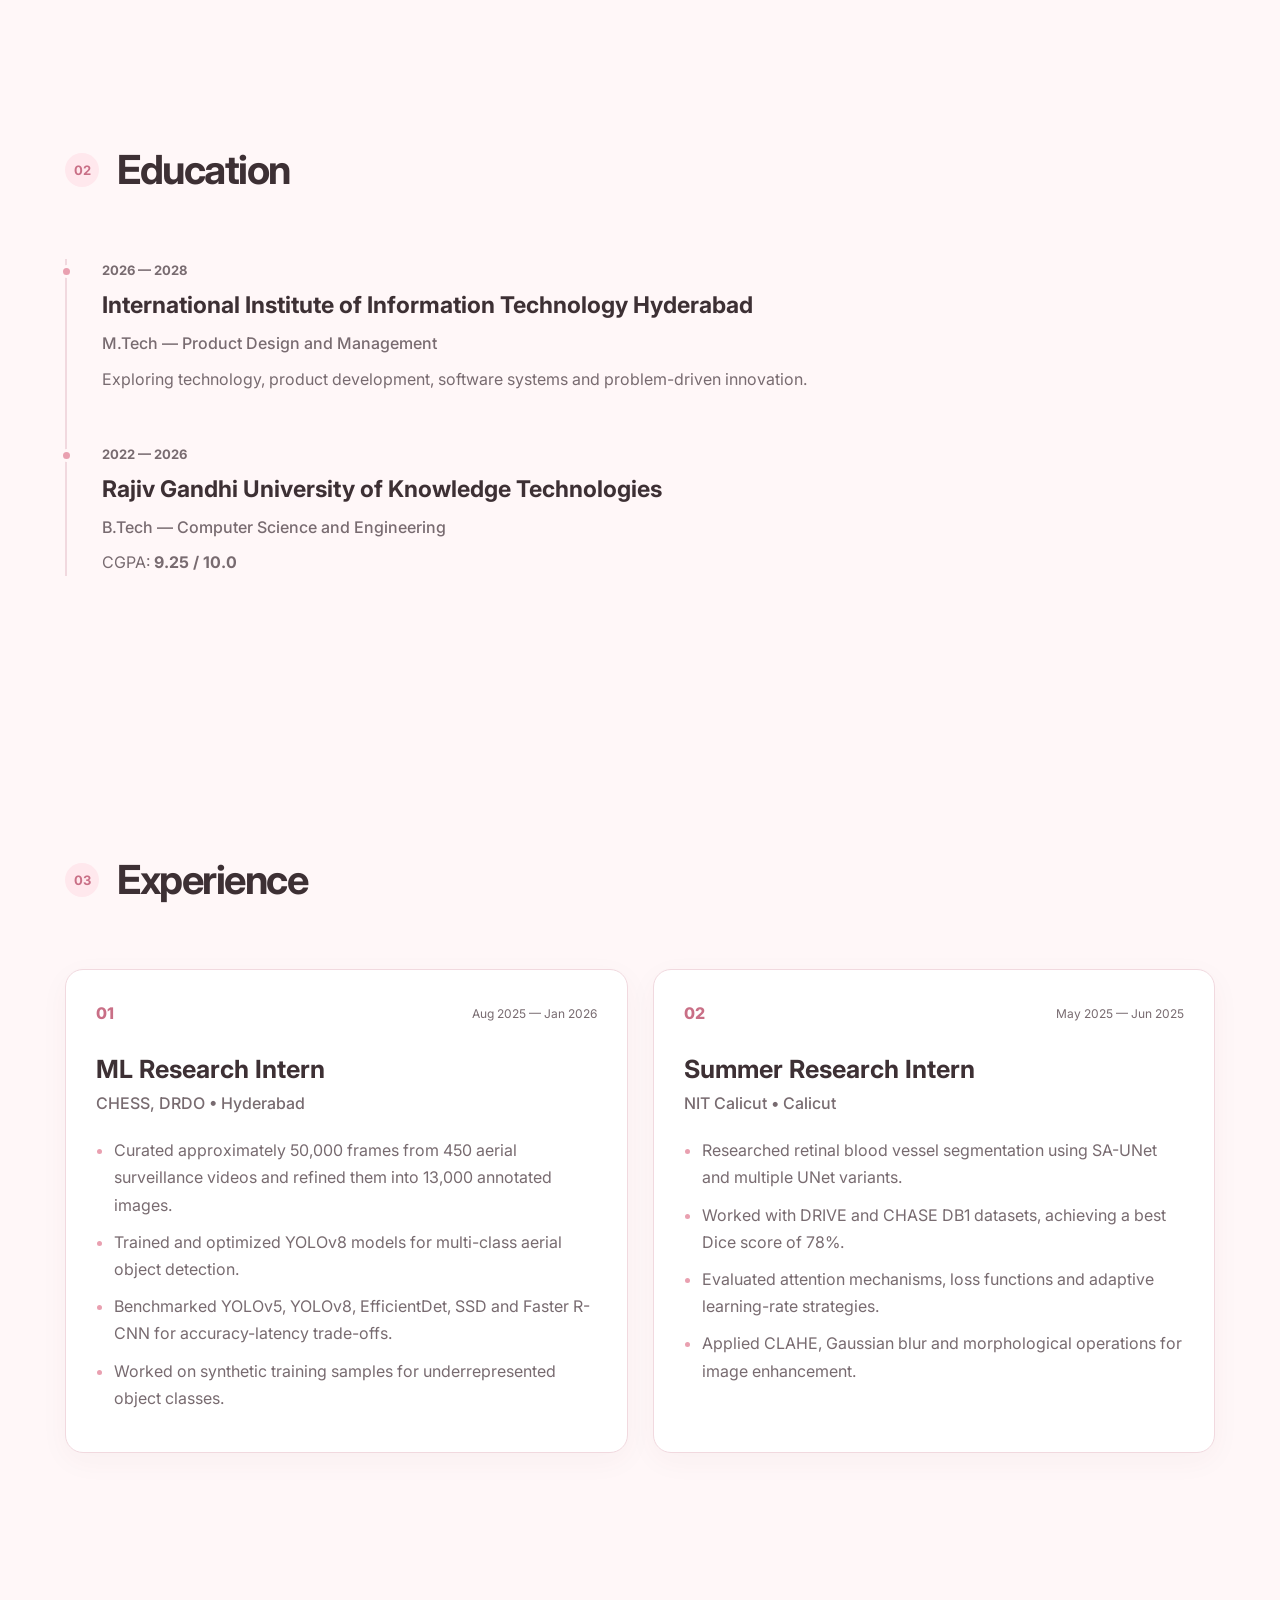
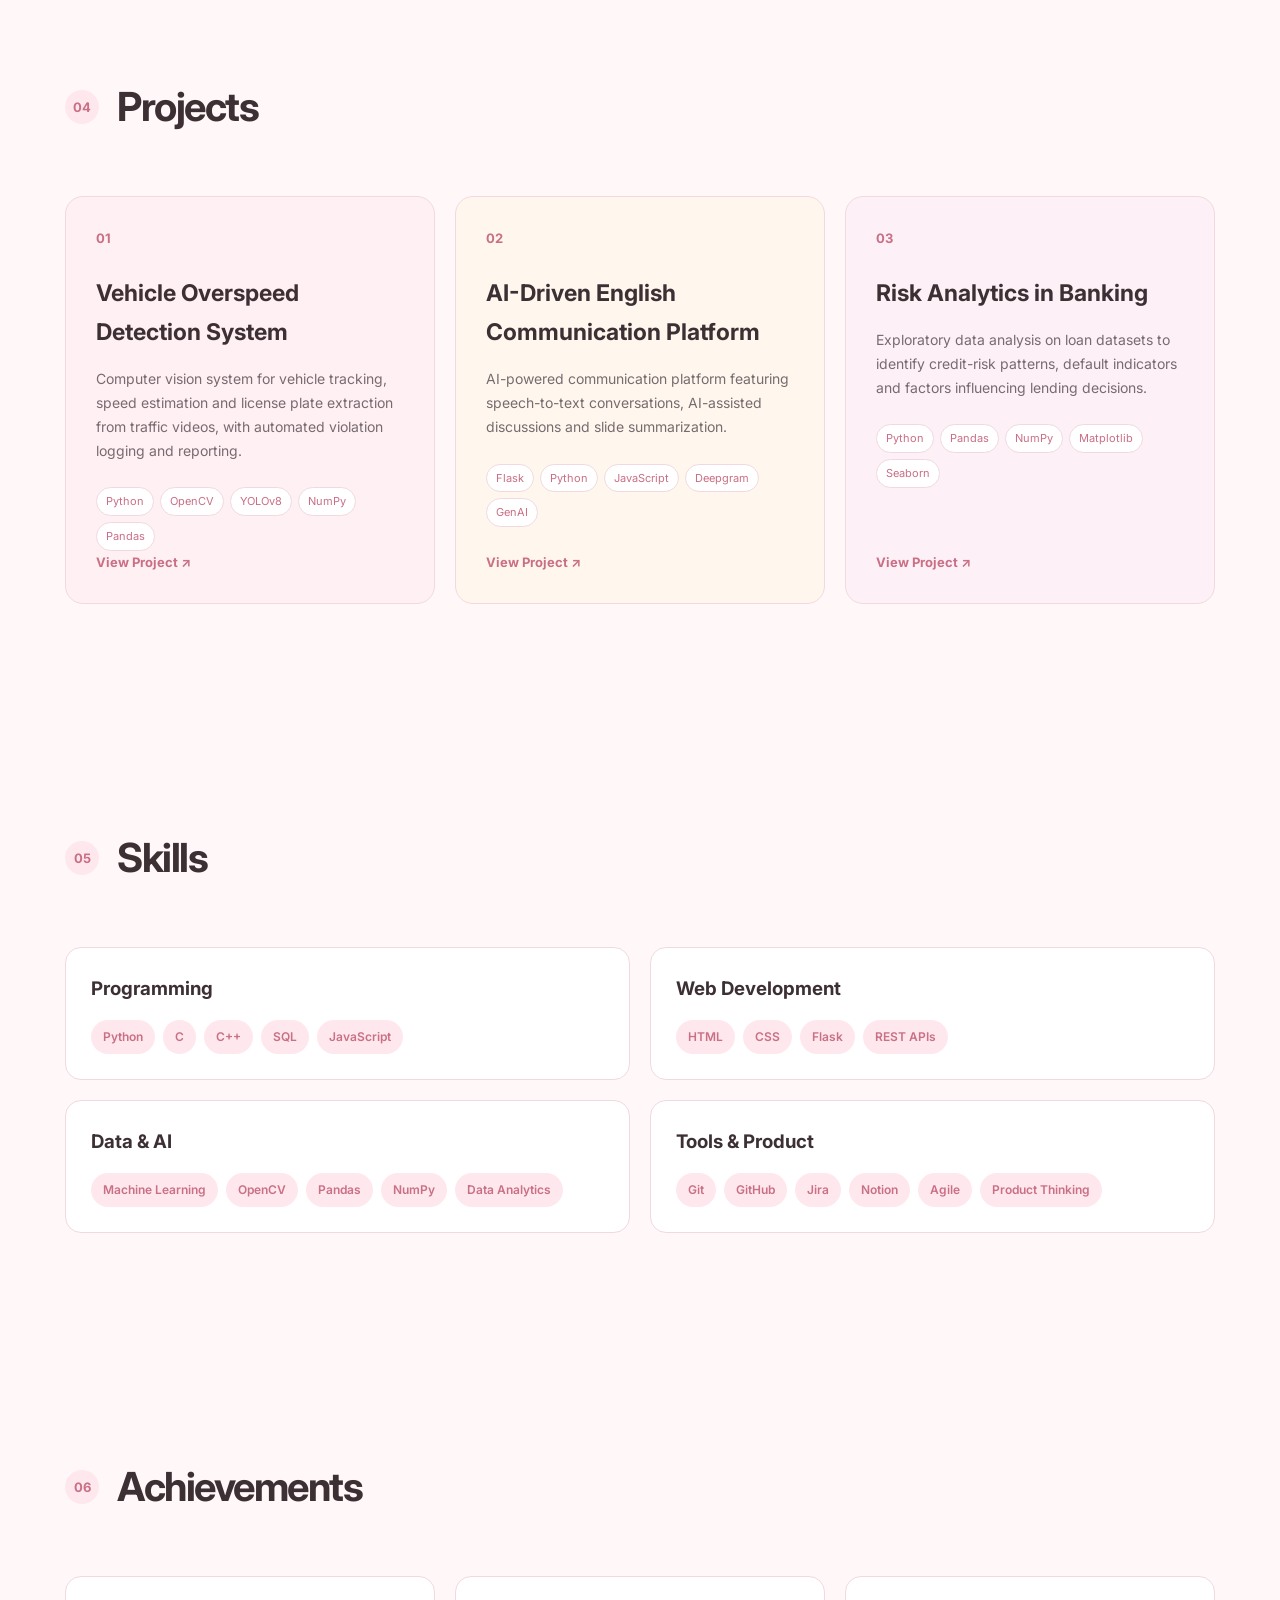
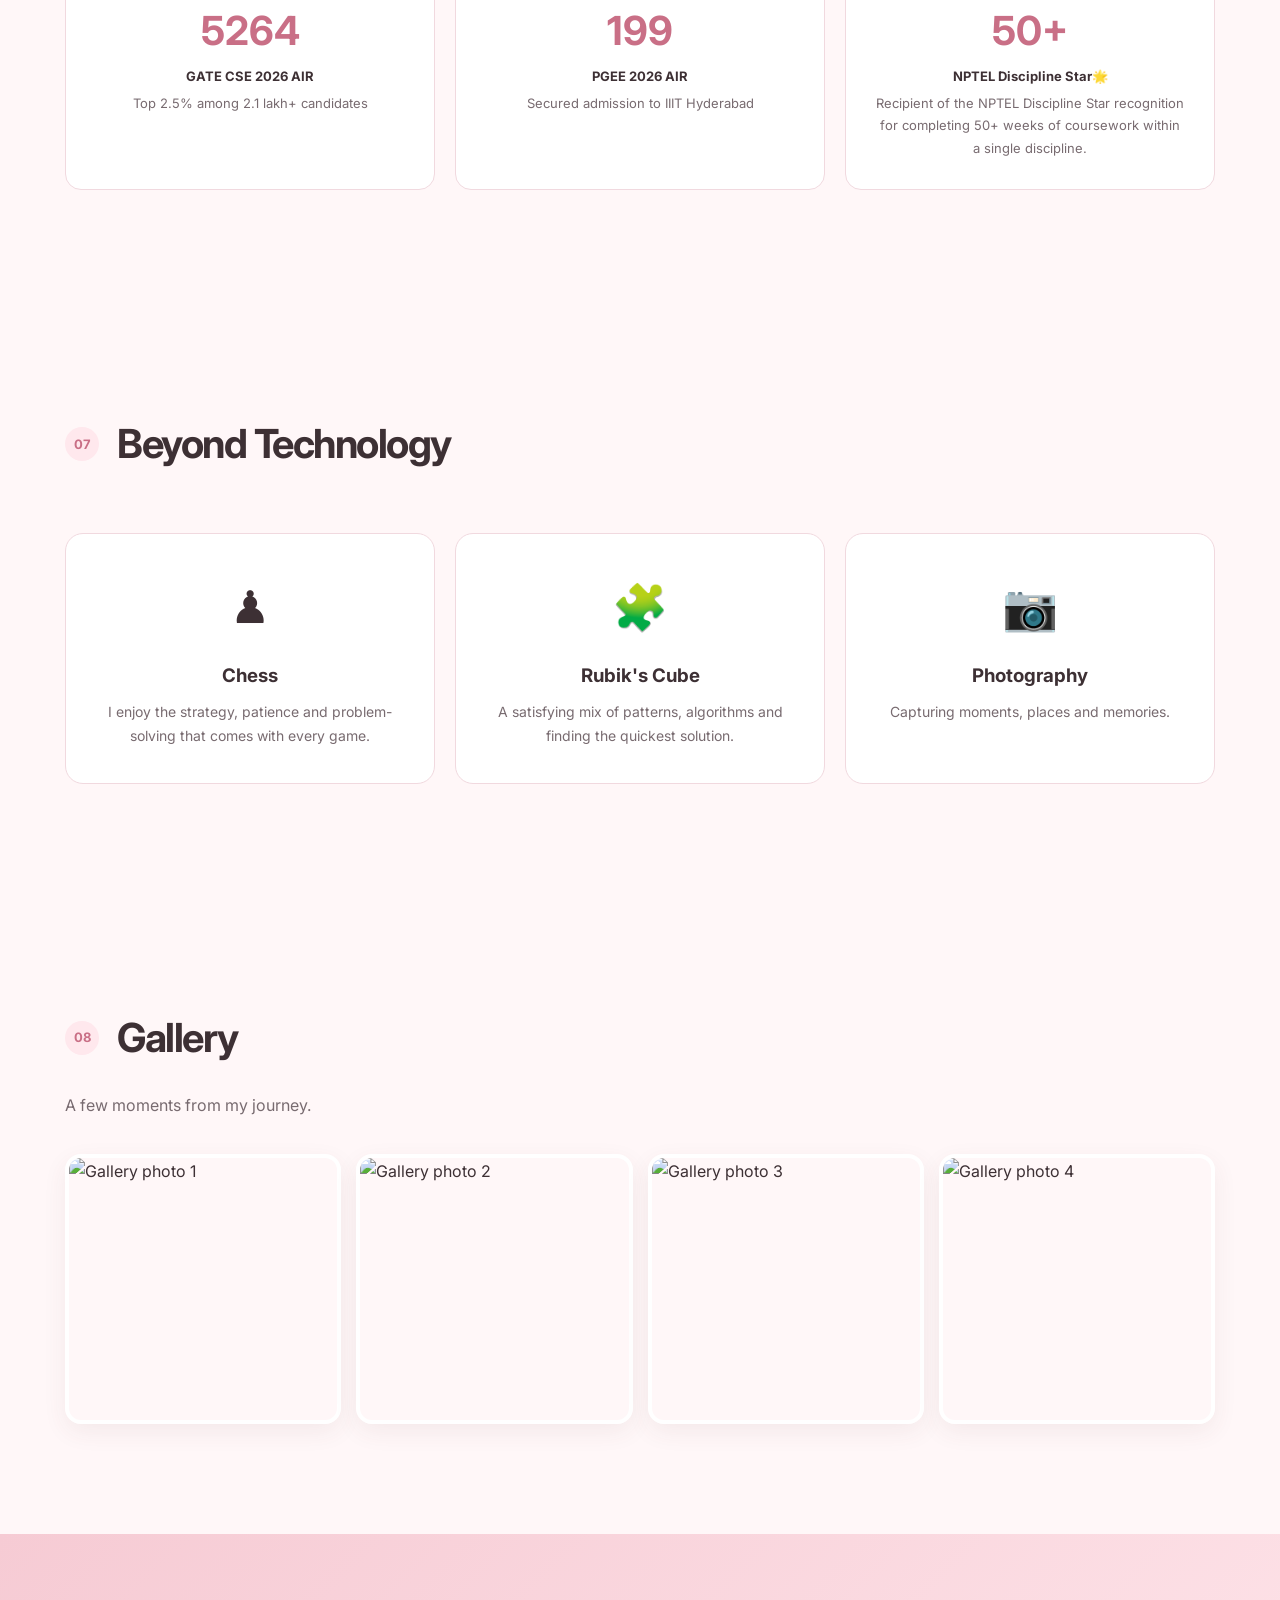
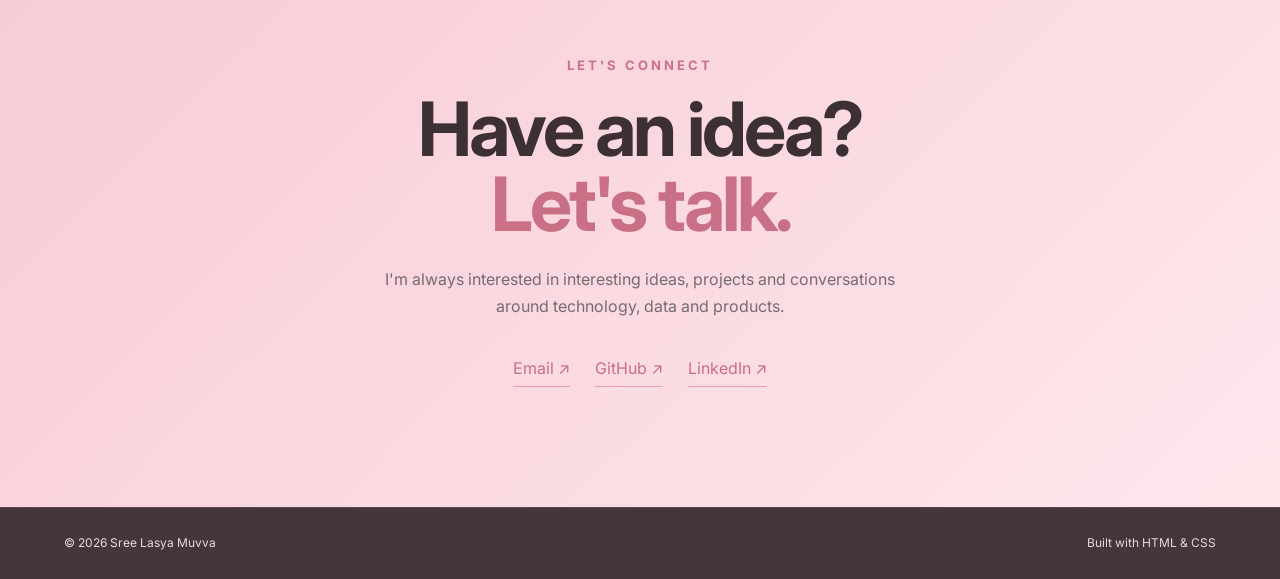
==== commit 996d789a: "added css for ssd course page" ====
--- a/index.html
+++ b/index.html
@@ -56,13 +56,13 @@
                 </h1>
 
                 <p class="hero-subtitle">
-                    M.Tech PDM Student at IIIT Hyderabad
+                    M.Tech PDM @ IIIT Hyderabad
                 </p>
 
                 <p class="hero-description">
-                    A computer science graduate interested in
-                    data, artificial intelligence, software systems
-                    and product development.
+                    Computer Science graduate exploring the intersection
+                    of technology, data and product design — with a love
+                    for solving problems and building things that matter.
                 </p>
 
                 <div class="hero-buttons">
@@ -107,24 +107,22 @@
                 <div class="about-main">
 
                     <p class="large-text">
-                        I am a Computer Science graduate currently pursuing
-                        an M.Tech in Product Design and Management at
-                        IIIT Hyderabad.
-                    </p>
-
-                    <p>
-                        My interests lie at the intersection of technology,
-                        data and product development. I enjoy understanding
-                        problems, working with data and building practical
+                        I enjoy turning ideas and problems into practical,
                         technology-driven solutions.
                     </p>
 
                     <p>
-                        My technical background includes programming,
-                        machine learning, computer vision, web development
-                        and data analytics. I am also interested in how
-                        technology can be transformed into useful products
-                        through thoughtful problem solving and product thinking.
+                        I'm a Computer Science graduate,
+                        currently pursuing my M.Tech in Product Design and
+                        Management at IIIT Hyderabad.
+                    </p>
+
+                    <p>
+                        My interests span data analytics, artificial intelligence,
+                        machine learning, software development and product
+                        thinking. I particularly enjoy working with data,
+                        understanding problems and figuring out how technology
+                        can create useful experiences.
                     </p>
 
                 </div>
@@ -540,12 +538,14 @@
 
                 <div class="achievement-card">
 
-                    <strong>134/200</strong>
-
-                    <span>NTSE Stage I</span>
-
-                    <p>
-                        National Talent Search Examination
+                    <strong>50+</strong>
+
+                    <span>NPTEL Discipline Star🌟</span>
+
+                    <p>
+                        Recipient of the NPTEL Discipline Star recognition
+                        for completing 50+ weeks of coursework within a
+                        single discipline.
                     </p>
 
                 </div>
@@ -571,7 +571,8 @@
                     <div class="hobby-icon">♟</div>
                     <h3>Chess</h3>
                     <p>
-                        Strategy, patience and thinking several moves ahead.
+                        I enjoy the strategy, patience and problem-solving
+                        that comes with every game.
                     </p>
                 </div>
 
@@ -580,8 +581,8 @@
                     <div class="hobby-icon">🧩</div>
                     <h3>Rubik's Cube</h3>
                     <p>
-                        Solving puzzles and enjoying the challenge of
-                        finding efficient solutions.
+                        A satisfying mix of patterns, algorithms and
+                        finding the quickest solution.
                     </p>
                 </div>
 
@@ -658,7 +659,7 @@
                     GitHub ↗
                 </a>
 
-                <a href="www.linkedin.com/in/sreelasya-m-a95834213" target="_blank">
+                <a href="https://www.linkedin.com/in/sreelasya-m-a95834213" target="_blank">
                     LinkedIn ↗
                 </a>
 
--- a/style.css
+++ b/style.css
@@ -1,5 +1,5 @@
 /* =====================================================
-   GLOBAL
+   SREE LASYA MUVVA — CUTE LIGHT PINK THEME
 ===================================================== */
 
 * {
@@ -13,14 +13,17 @@
 }
 
 :root {
-    --background: #f7f7f5;
+    --background: #fff7f8;
     --surface: #ffffff;
-    --text: #171717;
-    --muted: #666666;
-    --accent: #6c63ff;
-    --accent-dark: #5148d9;
-    --border: #e6e6e6;
-    --dark: #171717;
+    --pink-light: #ffe8ed;
+    --pink: #e9a0b0;
+    --pink-dark: #c96f86;
+    --rose: #d98298;
+    --text: #3d3034;
+    --muted: #786b70;
+    --border: #f1d9df;
+    --cream: #fffaf5;
+    --dark: #44363a;
 }
 
 body {
@@ -40,8 +43,8 @@
     top: 0;
     z-index: 1000;
 
-    background: rgba(247, 247, 245, 0.9);
-    backdrop-filter: blur(12px);
+    background: rgba(255, 247, 248, 0.9);
+    backdrop-filter: blur(14px);
 
     border-bottom: 1px solid var(--border);
 }
@@ -58,10 +61,12 @@
 }
 
 .logo {
-    font-size: 24px;
+    font-size: 25px;
     font-weight: 800;
-    color: var(--text);
+    color: var(--pink-dark);
     text-decoration: none;
+
+    letter-spacing: -1px;
 }
 
 nav {
@@ -79,7 +84,7 @@
 }
 
 nav a:hover {
-    color: var(--accent);
+    color: var(--pink-dark);
 }
 
 
@@ -101,9 +106,11 @@
 }
 
 .eyebrow {
-    color: var(--accent);
+    color: var(--pink-dark);
+
     font-size: 13px;
     font-weight: 700;
+
     letter-spacing: 3px;
 
     margin-bottom: 15px;
@@ -111,12 +118,14 @@
 
 .hero h1 {
     font-size: clamp(55px, 8vw, 95px);
+
     line-height: 0.95;
+
     letter-spacing: -5px;
 }
 
 .hero h1 span {
-    color: var(--accent);
+    color: var(--pink-dark);
 }
 
 .hero-subtitle {
@@ -132,19 +141,21 @@
     margin-top: 15px;
 
     color: var(--muted);
+
     font-size: 17px;
 }
 
 .hero-buttons {
     display: flex;
     gap: 12px;
+
     margin-top: 30px;
 }
 
 .button {
     padding: 12px 22px;
 
-    border-radius: 8px;
+    border-radius: 50px;
 
     text-decoration: none;
 
@@ -155,24 +166,27 @@
 }
 
 .button.primary {
-    background: var(--dark);
+    background: var(--pink-dark);
     color: white;
 }
 
 .button.primary:hover {
-    background: var(--accent);
+    background: var(--rose);
     transform: translateY(-2px);
 }
 
 .button.secondary {
     border: 1px solid var(--border);
-    color: var(--text);
+
+    color: var(--pink-dark);
+
     background: white;
 }
 
 .button.secondary:hover {
-    border-color: var(--accent);
-    color: var(--accent);
+    background: var(--pink-light);
+
+    border-color: var(--pink);
 }
 
 
@@ -193,12 +207,15 @@
 
     object-fit: cover;
 
-    border-radius: 170px 170px 20px 20px;
+    border-radius: 170px 170px 25px 25px;
 
     position: relative;
     z-index: 2;
 
-    filter: grayscale(10%);
+    border: 8px solid white;
+
+    box-shadow:
+        0 15px 40px rgba(201, 111, 134, 0.15);
 }
 
 .image-decoration {
@@ -207,9 +224,9 @@
     width: 330px;
     height: 400px;
 
-    border: 2px solid var(--accent);
-
-    border-radius: 170px 170px 20px 20px;
+    border: 2px solid var(--pink);
+
+    border-radius: 170px 170px 25px 25px;
 
     top: 18px;
     left: calc(50% - 145px);
@@ -224,6 +241,7 @@
 
 .section {
     width: min(1150px, 90%);
+
     margin: auto;
 
     padding: 110px 0;
@@ -232,25 +250,52 @@
 .section-heading {
     display: flex;
     align-items: center;
+
     gap: 18px;
 
     margin-bottom: 55px;
 }
 
+.section-heading > span {
+    display: flex;
+
+    align-items: center;
+    justify-content: center;
+
+    width: 34px;
+    height: 34px;
+
+    border-radius: 50%;
+
+    background: var(--pink-light);
+
+    color: var(--pink-dark);
+
+    font-size: 11px;
+
+    font-weight: 800;
+
+    flex-shrink: 0;
+}
+
 .section-heading span {
-    color: var(--accent);
+    color: var(--pink-dark);
+
     font-size: 13px;
     font-weight: 700;
 }
 
 .section-heading h2 {
     font-size: 40px;
+
     letter-spacing: -1.5px;
 }
 
 .section-intro {
     color: var(--muted);
+
     margin-top: -35px;
+
     margin-bottom: 35px;
 }
 
@@ -261,6 +306,7 @@
 
 .about-grid {
     display: grid;
+
     grid-template-columns: 1.5fr 1fr;
 
     gap: 80px;
@@ -268,6 +314,7 @@
 
 .about-main p {
     color: var(--muted);
+
     margin-bottom: 20px;
 }
 
@@ -275,12 +322,15 @@
     color: var(--text);
 
     font-size: 24px;
+
     line-height: 1.5;
 }
 
 .about-facts {
     display: flex;
+
     flex-direction: column;
+
     gap: 15px;
 }
 
@@ -288,25 +338,34 @@
     background: var(--surface);
 
     border: 1px solid var(--border);
-    border-radius: 12px;
+
+    border-radius: 16px;
 
     padding: 22px;
 
     display: flex;
+
     flex-direction: column;
 
     transition: 0.3s;
+
+    box-shadow:
+        0 5px 20px rgba(100, 50, 60, 0.03);
 }
 
 .fact-card:hover {
     transform: translateX(5px);
-    border-color: var(--accent);
+
+    border-color: var(--pink);
 }
 
 .fact-card span {
-    color: var(--muted);
+    color: var(--pink-dark);
+
     font-size: 12px;
+
     text-transform: uppercase;
+
     letter-spacing: 1px;
 }
 
@@ -333,6 +392,7 @@
 
 .timeline-item {
     position: relative;
+
     margin-bottom: 50px;
 }
 
@@ -342,7 +402,9 @@
     width: 13px;
     height: 13px;
 
-    background: var(--accent);
+    background: var(--pink);
+
+    border: 3px solid var(--background);
 
     border-radius: 50%;
 
@@ -351,24 +413,28 @@
 }
 
 .timeline-date {
-    color: var(--accent);
+    color: var(--pink-dark);
 
     font-size: 13px;
+
     font-weight: 700;
 }
 
 .timeline-content h3 {
     font-size: 23px;
+
     margin: 5px 0;
 }
 
 .timeline-content h4 {
     color: var(--muted);
+
     font-weight: 500;
 }
 
 .timeline-content p {
     color: var(--muted);
+
     margin-top: 8px;
 }
 
@@ -379,7 +445,9 @@
 
 .experience-grid {
     display: grid;
+
     grid-template-columns: repeat(2, 1fr);
+
     gap: 25px;
 }
 
@@ -388,36 +456,44 @@
 
     border: 1px solid var(--border);
 
-    border-radius: 15px;
+    border-radius: 18px;
 
     padding: 30px;
 
     transition: 0.3s;
+
+    box-shadow:
+        0 8px 30px rgba(100, 50, 60, 0.04);
 }
 
 .experience-card:hover {
     transform: translateY(-5px);
 
-    border-color: var(--accent);
-
-    box-shadow: 0 15px 40px rgba(0, 0, 0, 0.07);
+    border-color: var(--pink);
+
+    box-shadow:
+        0 15px 40px rgba(201, 111, 134, 0.12);
 }
 
 .card-top {
     display: flex;
+
     justify-content: space-between;
+
     align-items: center;
 
     margin-bottom: 20px;
 }
 
 .card-number {
-    color: var(--accent);
+    color: var(--pink-dark);
+
     font-weight: 800;
 }
 
 .date {
     color: var(--muted);
+
     font-size: 12px;
 }
 
@@ -427,6 +503,7 @@
 
 .experience-card h4 {
     color: var(--muted);
+
     font-weight: 500;
 
     margin-bottom: 20px;
@@ -434,8 +511,14 @@
 
 .experience-card li {
     color: var(--muted);
+
     margin-left: 18px;
+
     margin-bottom: 10px;
+}
+
+.experience-card li::marker {
+    color: var(--pink);
 }
 
 
@@ -445,43 +528,64 @@
 
 .project-grid {
     display: grid;
+
     grid-template-columns: repeat(3, 1fr);
+
     gap: 20px;
 }
 
 .project-card {
-    background: var(--dark);
-    color: white;
-
-    border-radius: 15px;
+    background: #fff0f3;
+
+    color: var(--text);
+
+    border: 1px solid var(--border);
+
+    border-radius: 18px;
 
     padding: 30px;
 
     display: flex;
+
     flex-direction: column;
 
     min-height: 390px;
 
     transition: 0.3s;
+}
+
+.project-card:nth-child(2) {
+    background: #fff7ed;
+}
+
+.project-card:nth-child(3) {
+    background: #fdf1f7;
 }
 
 .project-card:hover {
     transform: translateY(-7px);
+
+    box-shadow:
+        0 15px 40px rgba(201, 111, 134, 0.12);
 }
 
 .project-number {
-    color: #aaa;
+    color: var(--pink-dark);
+
     font-size: 13px;
+
     font-weight: 700;
 }
 
 .project-card h3 {
     font-size: 23px;
+
     margin-top: 25px;
 }
 
 .project-card p {
-    color: #b8b8b8;
+    color: var(--muted);
+
     font-size: 14px;
 
     margin: 15px 0 25px;
@@ -489,18 +593,22 @@
 
 .tags {
     display: flex;
+
     flex-wrap: wrap;
+
     gap: 6px;
 }
 
 .tags span {
-    border: 1px solid #444;
+    background: white;
+
+    border: 1px solid var(--border);
 
     border-radius: 50px;
 
     padding: 4px 9px;
 
-    color: #ccc;
+    color: var(--pink-dark);
 
     font-size: 11px;
 }
@@ -508,15 +616,17 @@
 .project-link {
     margin-top: auto;
 
-    color: white;
+    color: var(--pink-dark);
+
     text-decoration: none;
 
     font-size: 13px;
-    font-weight: 600;
+
+    font-weight: 700;
 }
 
 .project-link:hover {
-    color: #aaa;
+    color: var(--rose);
 }
 
 
@@ -526,7 +636,9 @@
 
 .skills-grid {
     display: grid;
+
     grid-template-columns: repeat(2, 1fr);
+
     gap: 20px;
 }
 
@@ -534,7 +646,8 @@
     background: white;
 
     border: 1px solid var(--border);
-    border-radius: 12px;
+
+    border-radius: 16px;
 
     padding: 25px;
 }
@@ -545,19 +658,23 @@
 
 .skill-list {
     display: flex;
+
     flex-wrap: wrap;
+
     gap: 8px;
 }
 
 .skill-list span {
-    background: #f0efff;
-    color: var(--accent-dark);
+    background: var(--pink-light);
+
+    color: var(--pink-dark);
 
     padding: 7px 12px;
 
     border-radius: 50px;
 
     font-size: 12px;
+
     font-weight: 600;
 }
 
@@ -568,27 +685,40 @@
 
 .achievement-grid {
     display: grid;
+
     grid-template-columns: repeat(3, 1fr);
+
     gap: 20px;
 }
 
 .achievement-card {
-    background: var(--surface);
+    background: white;
 
     border: 1px solid var(--border);
 
     padding: 30px;
 
-    border-radius: 12px;
+    border-radius: 16px;
 
     text-align: center;
+
+    transition: 0.3s;
+}
+
+.achievement-card:hover {
+    transform: translateY(-5px);
+
+    background: var(--pink-light);
+
+    border-color: var(--pink);
 }
 
 .achievement-card strong {
     display: block;
 
     font-size: 40px;
-    color: var(--accent);
+
+    color: var(--pink-dark);
 
     line-height: 1.2;
 }
@@ -597,6 +727,7 @@
     display: block;
 
     font-size: 13px;
+
     font-weight: 700;
 
     margin-top: 10px;
@@ -604,6 +735,7 @@
 
 .achievement-card p {
     color: var(--muted);
+
     font-size: 13px;
 
     margin-top: 5px;
@@ -616,7 +748,9 @@
 
 .hobbies {
     display: grid;
+
     grid-template-columns: repeat(3, 1fr);
+
     gap: 20px;
 }
 
@@ -627,7 +761,7 @@
 
     border: 1px solid var(--border);
 
-    border-radius: 15px;
+    border-radius: 18px;
 
     padding: 35px 25px;
 
@@ -636,11 +770,15 @@
 
 .hobby:hover {
     transform: translateY(-5px);
-    border-color: var(--accent);
+
+    border-color: var(--pink);
+
+    background: var(--cream);
 }
 
 .hobby-icon {
     font-size: 45px;
+
     margin-bottom: 15px;
 }
 
@@ -650,6 +788,7 @@
 
 .hobby p {
     color: var(--muted);
+
     font-size: 14px;
 }
 
@@ -668,17 +807,26 @@
 
 .gallery img {
     width: 100%;
+
     height: 270px;
 
     object-fit: cover;
 
-    border-radius: 12px;
+    border-radius: 16px;
+
+    border: 4px solid white;
+
+    box-shadow:
+        0 8px 25px rgba(100, 50, 60, 0.07);
 
     transition: 0.4s;
 }
 
 .gallery img:hover {
-    transform: scale(1.03);
+    transform: scale(1.04) rotate(1deg);
+
+    box-shadow:
+        0 12px 35px rgba(201, 111, 134, 0.15);
 }
 
 
@@ -687,8 +835,14 @@
 ===================================================== */
 
 .contact-section {
-    background: var(--dark);
-    color: white;
+    background:
+        linear-gradient(
+            135deg,
+            #f6cbd4,
+            #ffe7ec
+        );
+
+    color: var(--text);
 
     text-align: center;
 
@@ -696,18 +850,19 @@
 }
 
 .contact-section .eyebrow {
-    color: #9d97ff;
+    color: var(--pink-dark);
 }
 
 .contact-section h2 {
     font-size: clamp(45px, 7vw, 75px);
+
     line-height: 1;
 
     letter-spacing: -3px;
 }
 
 .contact-section h2 span {
-    color: #9d97ff;
+    color: var(--pink-dark);
 }
 
 .contact-section > p:not(.eyebrow) {
@@ -715,22 +870,25 @@
 
     margin: 25px auto;
 
-    color: #aaa;
+    color: var(--muted);
 }
 
 .contact-links {
     display: flex;
+
     justify-content: center;
+
     gap: 25px;
 
     margin-top: 35px;
 }
 
 .contact-links a {
-    color: white;
+    color: var(--pink-dark);
+
     text-decoration: none;
 
-    border-bottom: 1px solid #555;
+    border-bottom: 1px solid var(--pink);
 
     padding-bottom: 4px;
 
@@ -738,8 +896,9 @@
 }
 
 .contact-links a:hover {
-    color: #9d97ff;
-    border-color: #9d97ff;
+    color: var(--rose);
+
+    border-color: var(--rose);
 }
 
 
@@ -748,14 +907,16 @@
 ===================================================== */
 
 footer {
-    background: var(--dark);
-    color: #777;
-
-    border-top: 1px solid #333;
+    background: #44363a;
+
+    color: #e8d9dd;
+
+    border-top: 1px solid #59474c;
 
     padding: 25px 5%;
 
     display: flex;
+
     justify-content: space-between;
 
     font-size: 12px;
@@ -763,7 +924,7 @@
 
 
 /* =====================================================
-   RESPONSIVE DESIGN
+   RESPONSIVE
 ===================================================== */
 
 @media (max-width: 900px) {
@@ -774,6 +935,7 @@
 
     .hero {
         grid-template-columns: 1fr;
+
         text-align: center;
 
         padding: 80px 0;
@@ -853,6 +1015,7 @@
 
     footer {
         flex-direction: column;
+
         gap: 5px;
     }
 
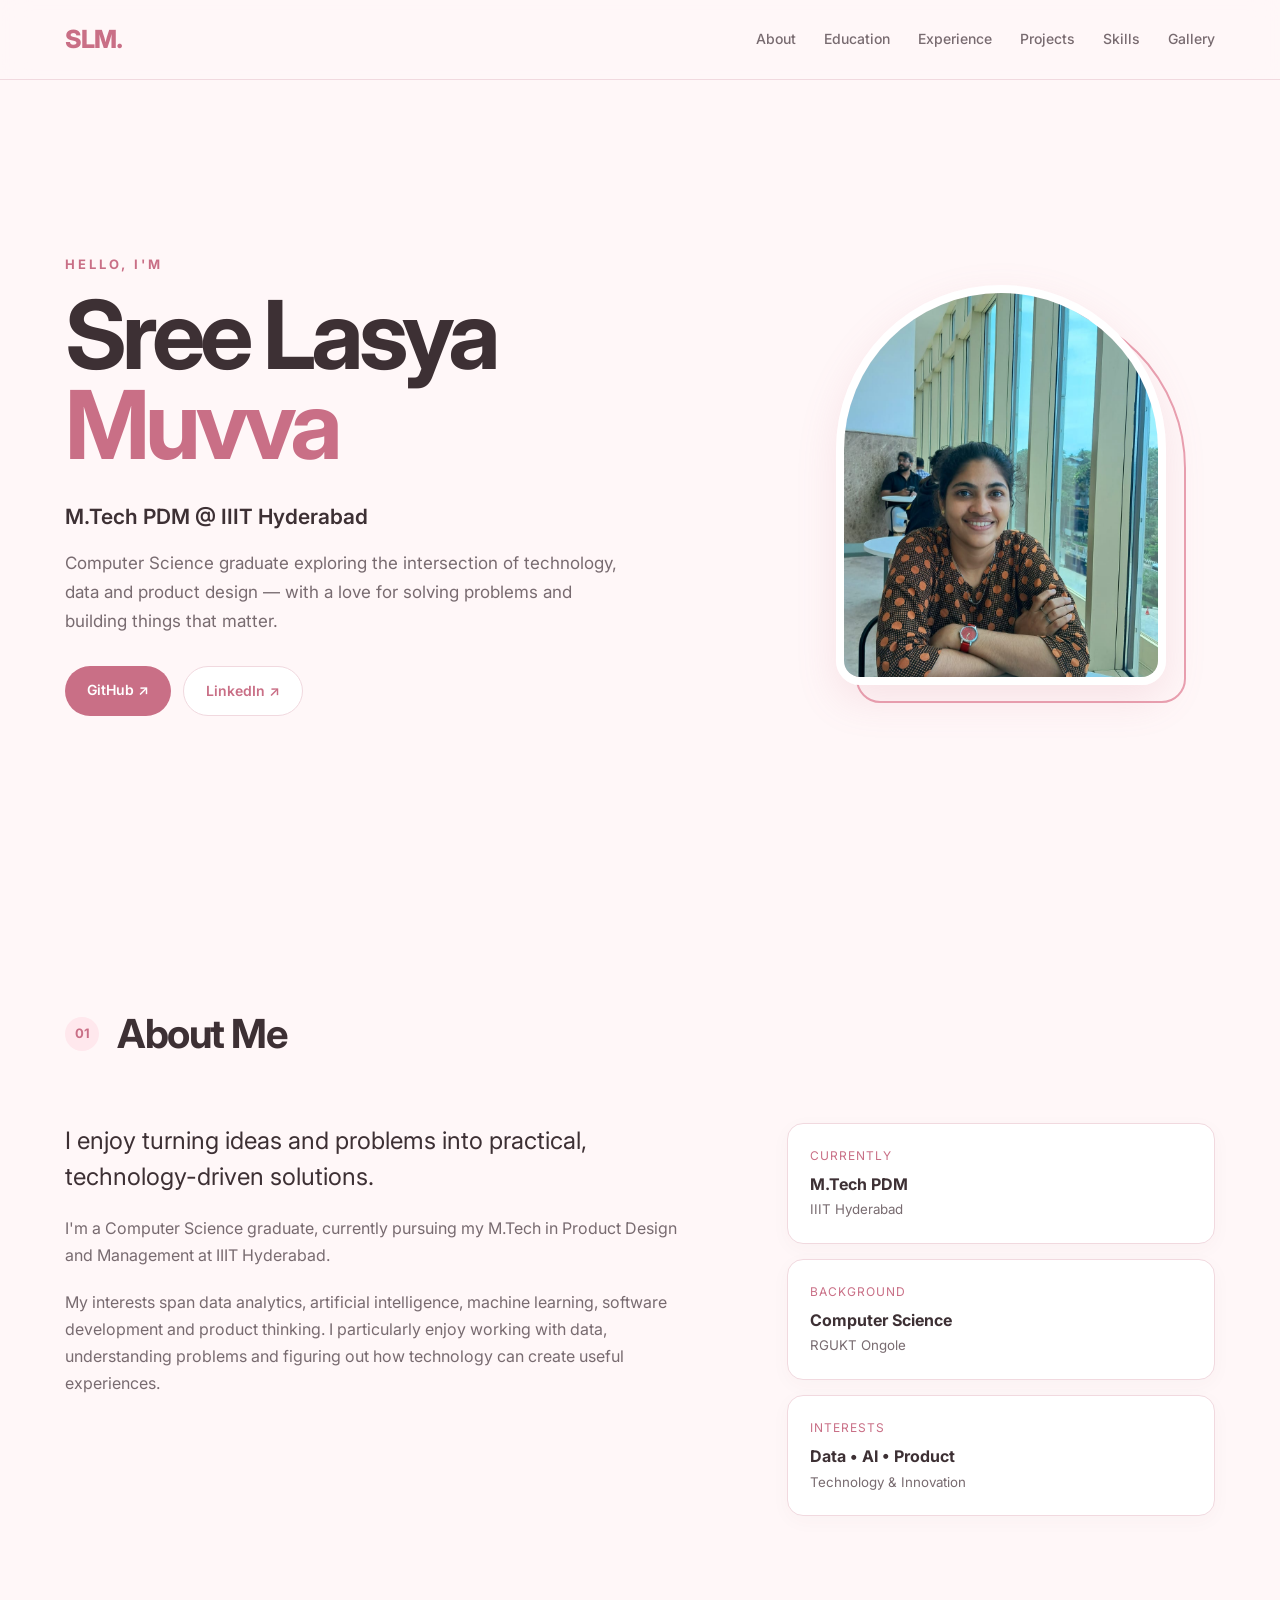
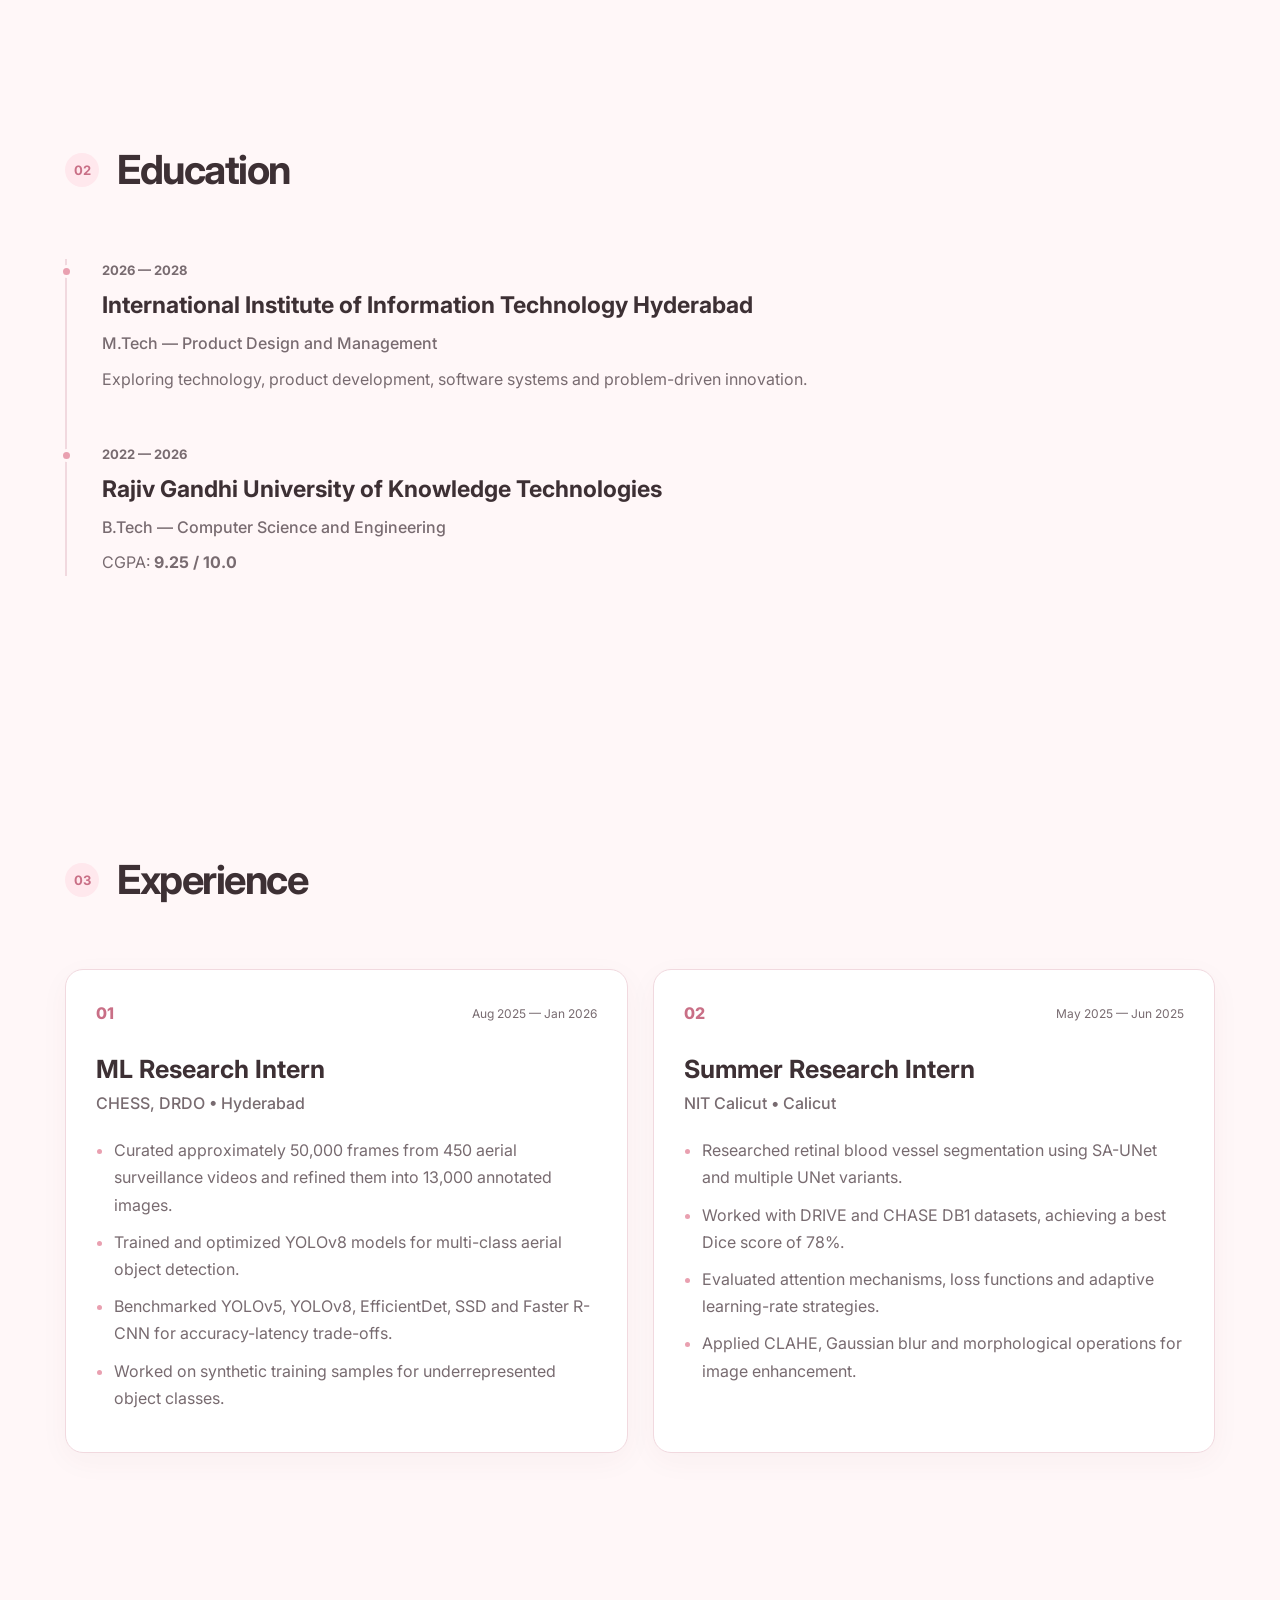
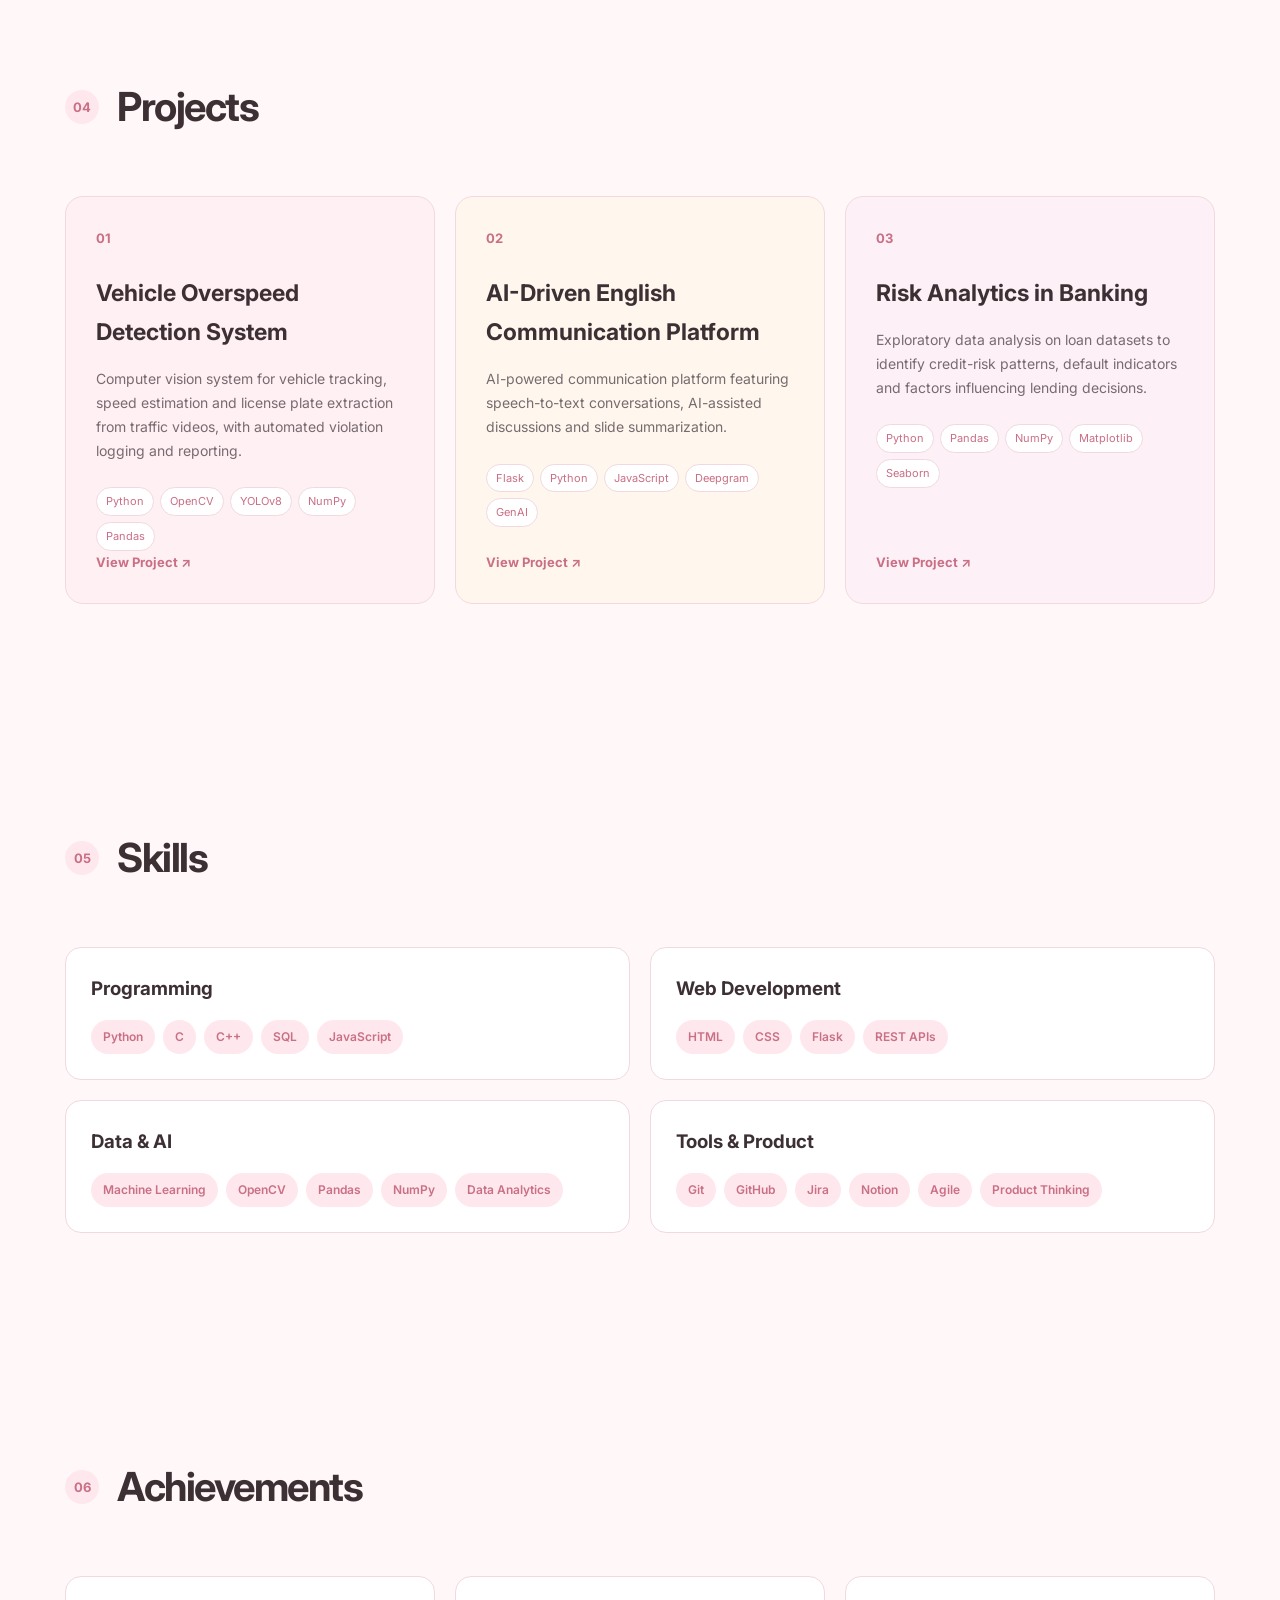
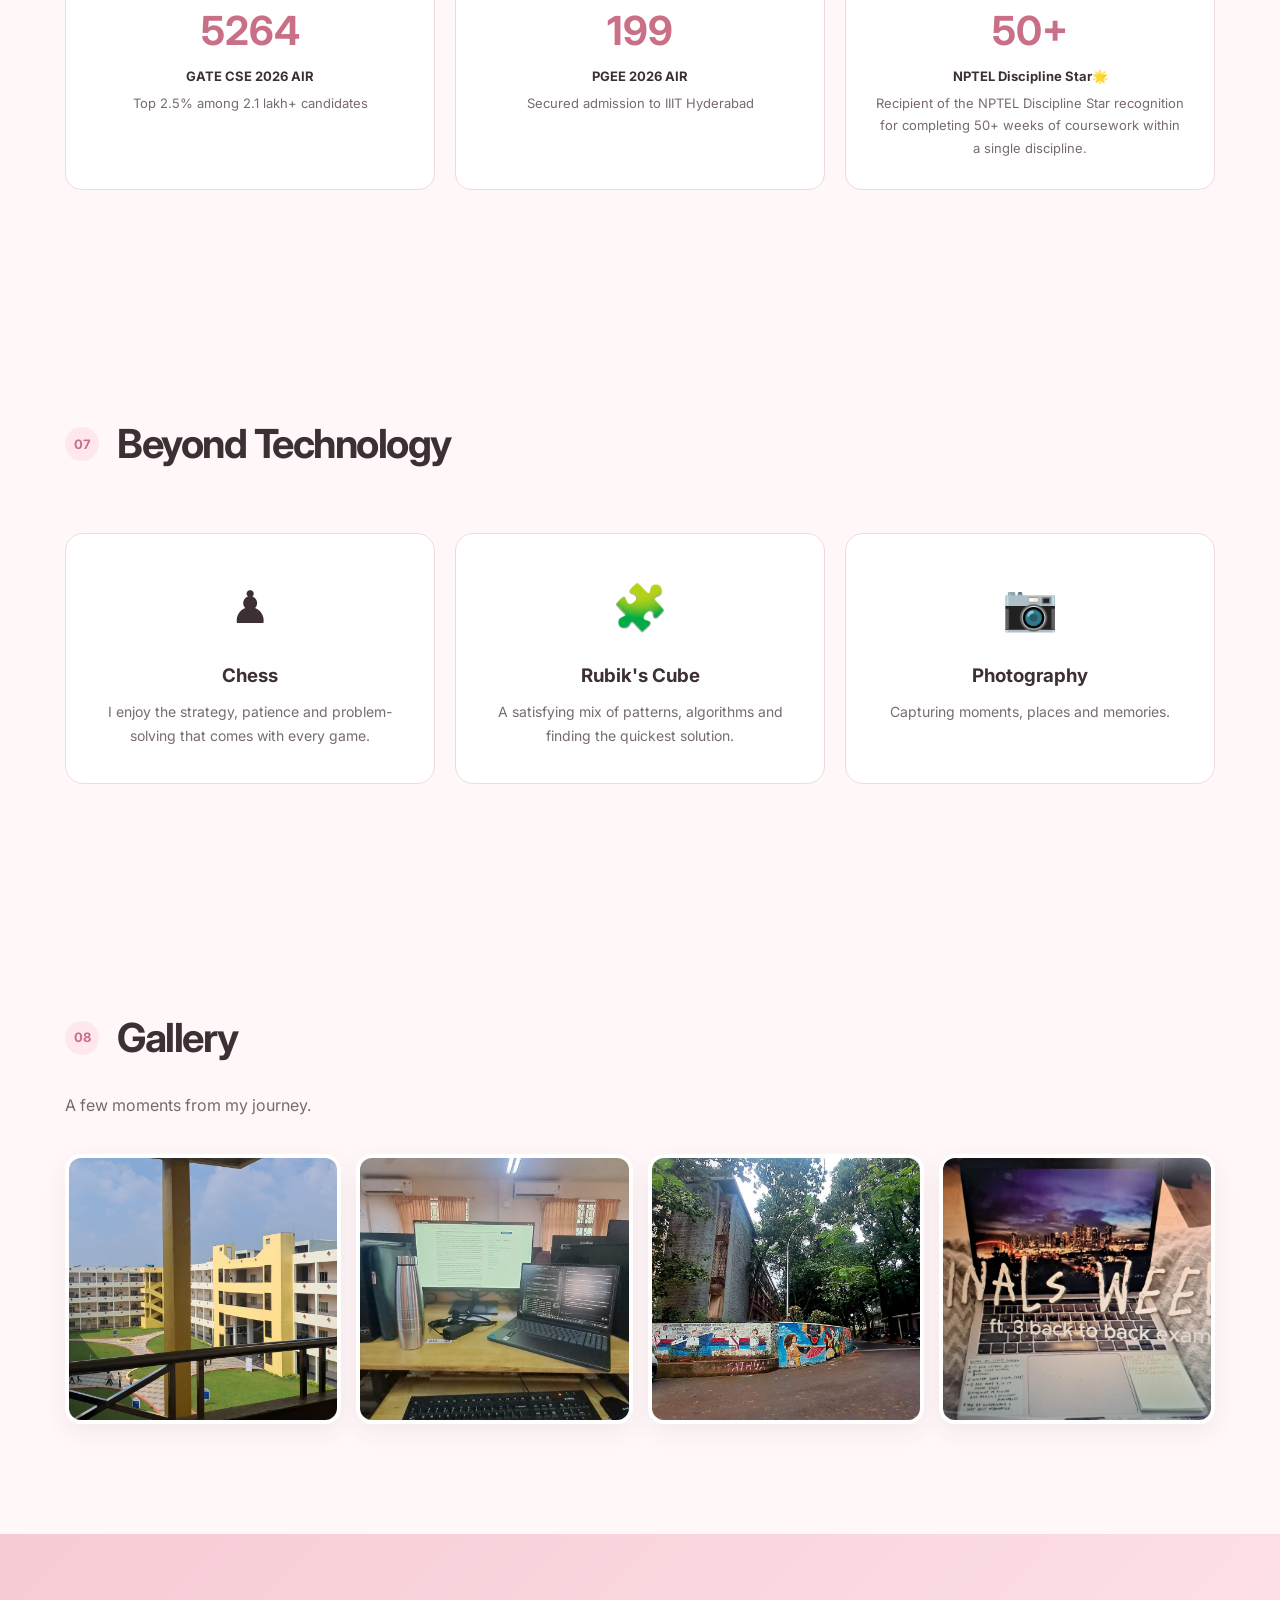
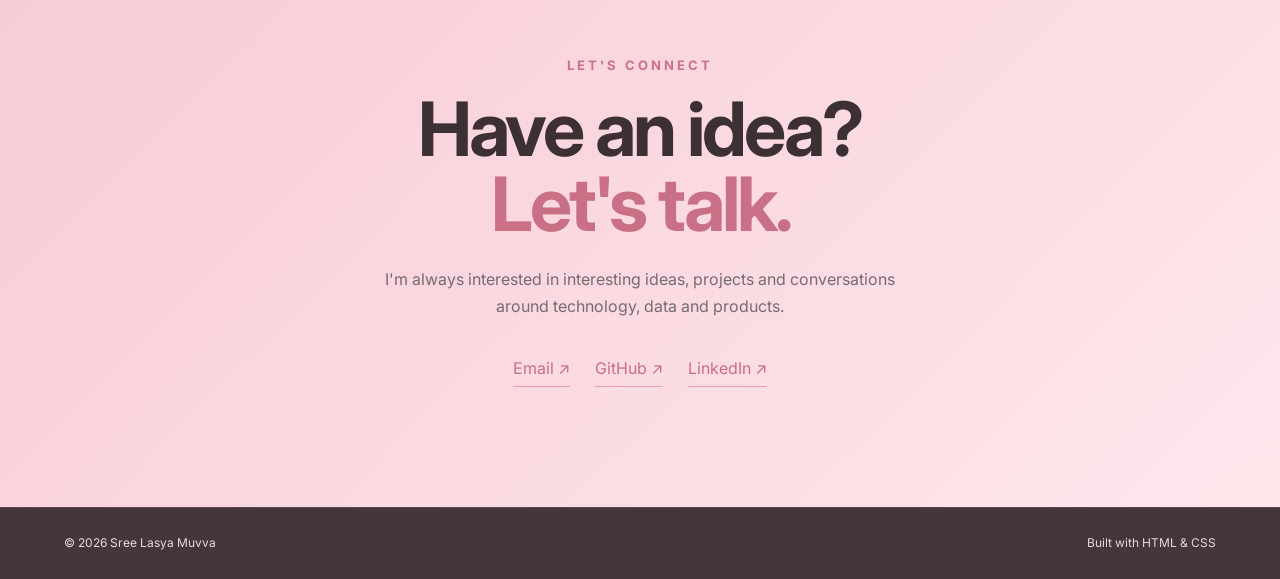
==== commit 436ece5e: "added photos into the local repo" ====
--- a/index.html
+++ b/index.html
@@ -84,7 +84,7 @@
             <div class="hero-image">
 
                 <!-- CHANGE profile.jpg with your actual image if required -->
-                <img src="C:\Users\sreel\Pictures\mySomewhatprofessionalpicture.jpeg" alt="Portrait of Sree Lasya Muvva">
+                <img src=".\images\profile.jpeg" alt="Portrait of Sree Lasya Muvva">
 
                 <div class="image-decoration"></div>
 
@@ -618,13 +618,13 @@
 
                 <!-- Replace these images with your own photos -->
 
-                <img src="C:\Users\sreel\Pictures\photo1.jpeg" alt="Gallery photo 1">
-
-                <img src="C:\Users\sreel\Pictures\photo2.jpeg" alt="Gallery photo 2">
-
-                <img src="C:\Users\sreel\Pictures\photo3.jpeg" alt="Gallery photo 3">
-
-                <img src="C:\Users\sreel\Pictures\photo4.jpeg" alt="Gallery photo 4">
+                <img src=".\images\photo1.jpeg" alt="Gallery photo 1">
+
+                <img src=".\images\photo2.jpeg" alt="Gallery photo 2">
+
+                <img src=".\images\photo3.jpeg" alt="Gallery photo 3">
+
+                <img src=".\images\photo4.jpeg" alt="Gallery photo 4">
 
             </div>
 
